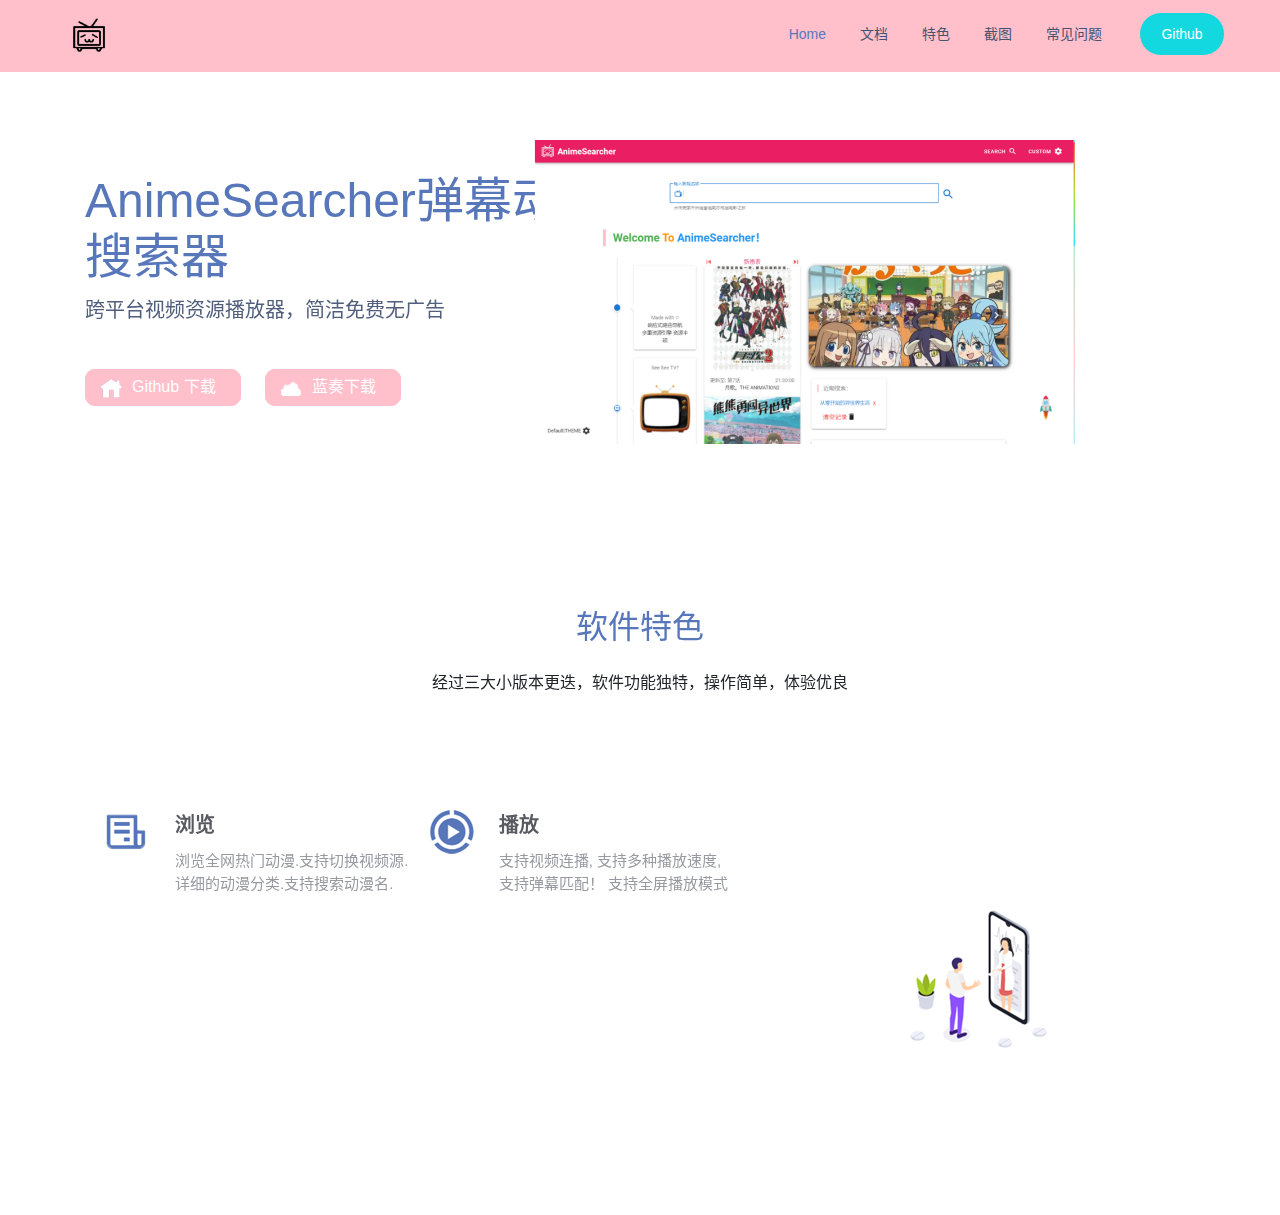
==== index.html @ bd9fc136 "Update index.html" ====
<!DOCTYPE html>
<html lang="zh-CN">

<head>
    <meta charset="UTF-8">
    <meta name="viewport" content="width=device-width, initial-scale=1.0">
    <title>Document</title>
    <link rel="stylesheet" href="index.css">
    <link rel="stylesheet" href="css/animate.css">
</head>

<body>
    <!-- 固定栏 -->
    <header id="header" class="fixed-top fadeIn animated">
        <div class="container d-flex">
            <!-- 左上角logo -->
            <div class="logo">
                <img src="image/favicon.png" alt="">
            </div>
            <!-- 右上角菜单了 -->
            <div class="menu1">
                <ul>
                    <li><a href="#" class="Github">Github</a></li>
                    <li><a href="#">常见问题</a></li>
                    <li><a href="#">截图</a></li>
                    <li><a href="#">特色</a></li>
                    <li><a href="#">文档</a></li>
                    <li><a href="#" style="color: #5777ba">Home</a></li>

                </ul>
            </div>

        </div>
    </header>
    <!-- 第一个大盒子:box1 -->
    <div class="box1">
        <div class="box3">
            <div class="box4">
                <div class="box5 fadeInUp animated">
                    <h1 id="box5h1" data-scroll-reveal="bottom">AnimeSearcher弹幕动漫搜索器</h1>
                    <h2 id="box5h2" data-scroll-reveal="bottom">跨平台视频资源播放器，简洁免费无广告</h2>
                    <a href="https://github.com/zaxtyson/AnimeSearcher/" target="_blank" class="githubXiazai">Github
                        下载</a>
                    <a href="https://zaxtyson.lanzous.com/b0f1ukafc" target="_blank" style="margin-left: 20px;"
                        class="LanzouXiazai">蓝奏下载</a>
                </div>
                <div class="box6 fadeInUp animated">
                    <img src="image/index.png" alt="index.png">
                </div>

            </div>
        </div>

    </div>
    <!-- 第二个大盒子：box-2,注：box2在box1内 -->
    <div class="box-2 fadeIn animated">
        <div class="box-2-1">
            <div class="box-2-2" data-scroll-reveal="bottom">
                <h2 data-scroll-reveal="bottom">软件特色</h2>
                <p>经过三大小版本更迭，软件功能独特，操作简单，体验优良</p>
            </div>
            <div class="box-2-3">
                <div class="box-2-4">
                    <div class="box-2-6">
                        <div class="box-2-7">
                            <div id="liu" data-scroll-reveal="bottom">
                                <h4>浏览</h4>
                                <p>浏览全网热门动漫.支持切换视频源.详细的动漫分类.支持搜索动漫名.</p>
                            </div>
                            <div id="bo" data-scroll-reveal="bottom">
                                <h4>播放</h4>
                                <p>支持视频连播, 支持多种播放速度, 支持弹幕匹配！ 支持全屏播放模式</p>
                            </div>
                        </div>
                        <div class="box-2-8">
                            <div id="T" data-scroll-reveal="bottom">
                                <h4>TVlive</h4>
                                <p>在线观看电视频道, 一键播放. 不一样的体验.</p>
                            </div>
                            <div id="fen" data-scroll-reveal="bottom">
                                <h4>分享</h4>
                                <p>赞不支持</p>
                            </div>
                        </div>
                        <div class="box-2-9">
                            <div id="xia" data-scroll-reveal="bottom">
                                <h4>下载</h4>
                                <p>在线观看，无需下载</p>
                            </div>
                            <div id="qi" data-scroll-reveal="bottom">
                                <h4>其他</h4>
                                <p>主题切换, 沉浸模式, 检查更新</p>
                            </div>
                        </div>

                    </div>
                </div>
                <div class="box-2-5" data-scroll-reveal="bottom"></div>
            </div>
        </div>
    </div>

    <script src="js/scrollReveal.js"></script>
    <script>
        (function () {
            window.scrollReveal = new scrollReveal({ reset: true, move: '50px' });
        })();
    </script>
</body>

</html>
---- index.css ----
* {
    padding: 0;
    margin: 0;
}
body {
    font-family: "Open Sans",sans-serif;
    color: #585a61;
    overflow: scroll;
    margin: 0;
    font-family: -apple-system,BlinkMacSystemFont,"Segoe UI",Roboto,"Helvetica Neue",Arial,"Noto Sans",sans-serif,"Apple Color Emoji","Segoe UI Emoji","Segoe UI Symbol","Noto Color Emoji";
    font-size: 1rem;
    font-weight: 400;
    line-height: 1.5;
    color: #212529;
    text-align: left;
    background-color: #fff;
}
#header {
    width: 100%;
    height: 42px;
    z-index: 1;
    transition: all 0.5s;
    z-index: 997;
    background-color: pink;
    padding: 15px 0;

}
.container {
    max-width: 1140px;
    height: 42px;
    padding: 0 15px;
    margin: 0 auto;
   position: relative;
    
}
.fixed-top {
    position: fixed;
    top: 0;
    right: 0;
    left: 0;
    z-index: 1030;
}
.d-flex {

    display: flex!important;
}
.logo {
    float: left;
    width: 37.79px;
    height: 100%;
}
.logo img {
    width: 37.79px;
}
.menu1 {
    position: absolute;
    right: 0px;
    top: opx;
    bottom: 0px;
    width: 454px;
    height: 100%;
}
.menu1 ul {
    height: 100%;
}
.menu1 li {
    list-style: none;
    float: right;
    height: 100%;
}
.menu1 li a {
    text-decoration: none;
    display: block;
    height: 100%;
    padding: 0 17px;
    margin-top: 9px;
    font-size: 14px;
    color: #47536e;
    
}
.menu1 li .Github {
    border: 1px solid pink;
    margin-top: -3px;
    line-height: 42px;
    background-color:#13d8df;
    border-radius: 25px;
    color: rgb(255, 255, 255);
    width: 50px;
    margin-left: 20px;
    text-align: center;

}
.menu1 li a:hover {
    color: #5777ba;
}
.box1 {
    height: 303px;
    width: 100%;
    padding-top: 140px;
    padding-bottom: 100px;
    display: flex;


}

.box3 {
    width: 1140px;
    height: 303px;
    margin: 0 auto;
}
.box4 {
    height: 100%;
    width: 540px;
    padding: 0 15px;
    overflow: hidden;

}
.box5 {
    width: 540px;
    height: 236.4px;
    margin: 0 auto;
    padding-top: 33.3px;
    float: left;
    display: inline-block;


}
#box5h1 {
    margin: 0 0 10px 0;
    font-size: 48px;
    font-weight: 500;
    line-height: 56px;
    color: #5777ba;
    font-family: "Poppins", sans-serif;
}
#box5h2 {
    color: #515f7d;
    margin-bottom: 50px;
    font-size: 20px;
    font-weight: 400;
}
.box5 a {
    text-decoration: none;
    height: 22.4px;
    padding-top: 8px;
    padding-bottom: 10px;
    padding-left: 46px;
    padding-right: 24px;
    border: pink 1px solid;
    border-radius: 10px;
    color: #FFF;
    text-align: center;
    transition: all 1s;
    background-color: pink;
    cursor: pointer;


}
.box5 a:hover {
   background-color: #13d8df;
}
.box5 .githubXiazai {
    background-image: url(image/小屋.png);
    background-repeat: no-repeat;
    background-position: 12px 3px;
}
.box5 .LanzouXiazai {
    background-image: url(image/云.png);
    background-repeat: no-repeat;
    background-position: 12px 6px;
}
.box6 {
    width: 540px;
    height: 303px;
    padding-left: 15px;
    padding-right: 15px;
    position: absolute;
    right: 189.6px;
}
.box6 img{
    width: 540px;
}
.box-2 {
    width: 100%;
    height: 524px;
    padding: 60px 0;
    display: flex;
    justify-content: center;
    flex-wrap: wrap;
}
.box-2-1 {
    margin: 0 195.5px;
    padding: 0 15px;
    width: 1110px;
    height: 524px;

}
.box-2-2 {
    width: 1110px;
    height: 82.4px;
    padding-bottom: 30px;
}
.box-2-2 h2 {
    font-size: 32px;
    font-weight: 400;
    margin-bottom: 20px;
    padding-bottom: 0;
    color: #5777ba;
    font-family: "Poppins", sans-serif;
    text-align: center;
}
.box-2-2 p {
    text-align: center;
}
.box-2-3 {
    width: 1110px;
    height: 412px;
    display: flex;
    justify-content: space-between;
}
.box-2-4 {
    float: left;
    width: 647.5px;
    height: 100%;
}
.box-2-5 {
    height: 100%;
    width: 462.5px;
    float: left;
    background-image: url(image/信.png);
    background-position: 0px 100px;
}
.box-2-6 {
    width: 100%;
    height: 323.75px;
    padding: 30px 0px;
    display: flex;
    flex-wrap: wrap;


}
.box-2-6 div {
    width: 300px;
    height: 99.8px;
    padding: 0 15px;
    margin-top: 30px;

}
.box-2-7 {
    display: flex;
    height: 100px;
    width: 647.5px!important;
}
.box-2-8 {
    display: flex;
    height: 100px;
    width: 647.5px!important;
}
.box-2-9 {
    display: flex;
    height: 100px;
    width: 647.5px!important;
}
.box-2-6 h4{
    font-size: 20px;
    font-weight: 700;
    margin: 5px 0 10px 60px;
    color: #585a61;
}
.box-2-6 p{
    font-size: 15px;
    color: #979aa1;
    margin-left: 60px;
}
#liu {
    background-image: url(image/浏览.png);
    background-repeat: no-repeat;
    background-position: 0 4px;
}
#bo {
    background-image: url(image/播放.png);
    background-repeat: no-repeat;
    background-position: -3px -8px;
}
#T {
    background-image: url(image/TVlive.png);
    background-repeat: no-repeat;
    background-position: 0px -8px;
}
#fen {
    background-image: url(image/分享.png);
    background-repeat: no-repeat;
    background-position: -5px -8px;
}
#xia {
    background-image: url(image/下载.png);
    background-repeat: no-repeat;
    background-position: 0px -5px;
}
#qi {
    background-image: url(image/其他.png);
    background-repeat: no-repeat;
    background-position: 0px -5px;
}
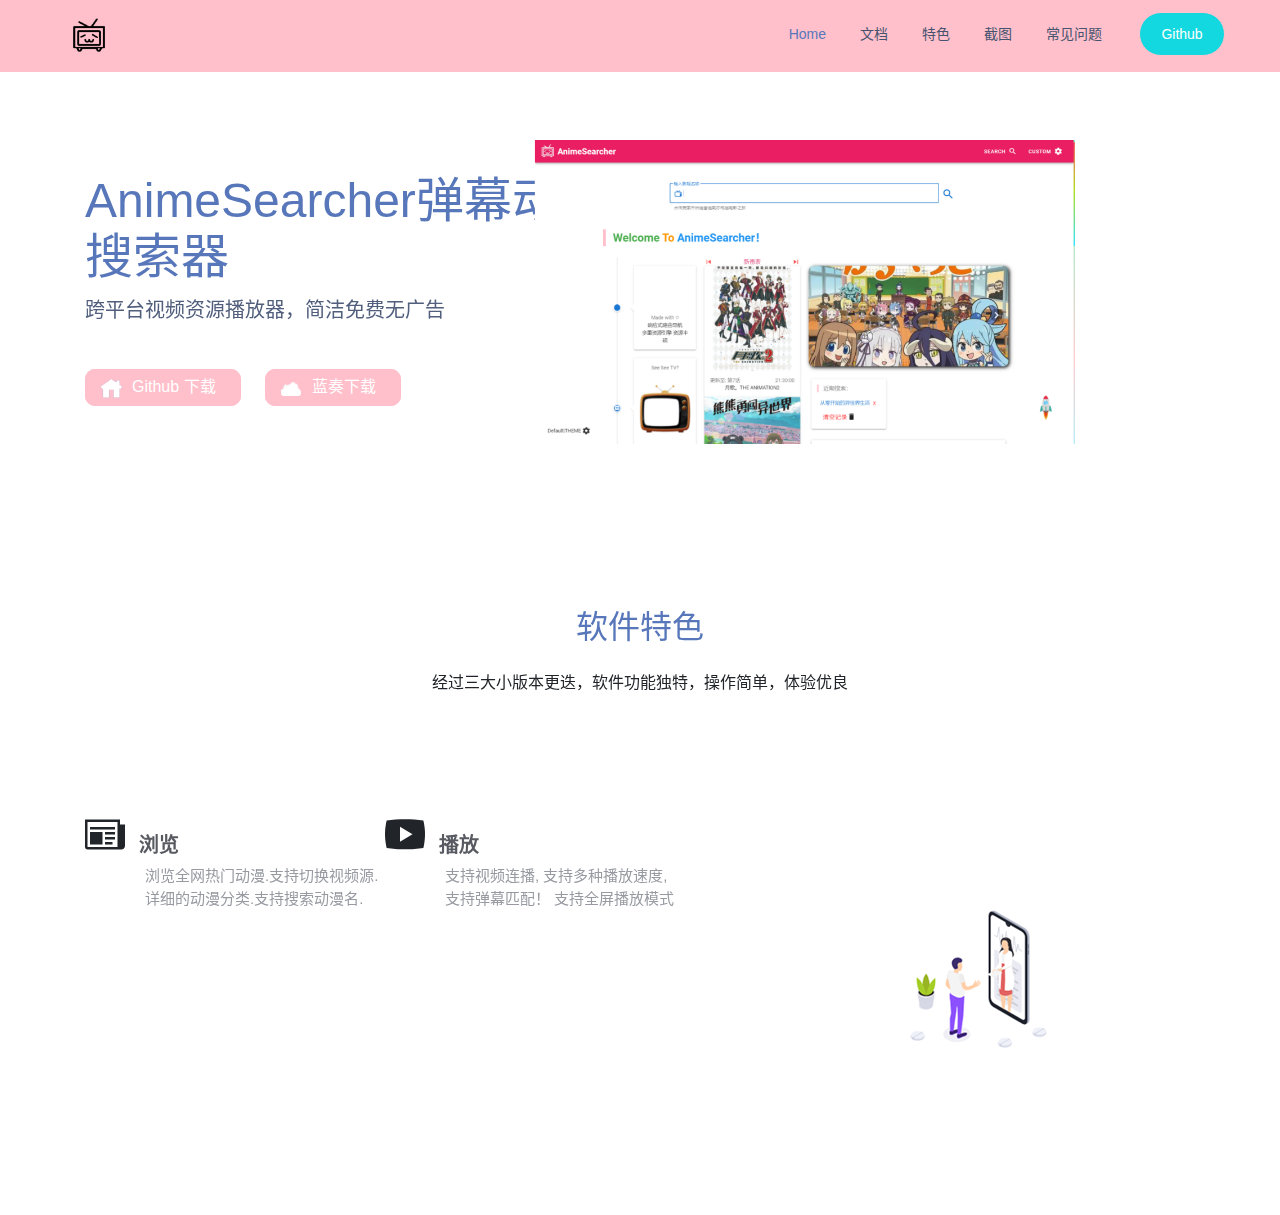
==== commit 474f2a09: "Update index.html" ====
--- a/index.html
+++ b/index.html
@@ -7,6 +7,19 @@
     <title>Document</title>
     <link rel="stylesheet" href="index.css">
     <link rel="stylesheet" href="css/animate.css">
+    <style>
+        @font-face {
+            font-family: 'icomoon';
+            src: url('fonts/icomoon.eot?n0lfb1');
+            src: url('fonts/icomoon.eot?n0lfb1#iefix') format('embedded-opentype'),
+                url('fonts/icomoon.ttf?n0lfb1') format('truetype'),
+                url('fonts/icomoon.woff?n0lfb1') format('woff'),
+                url('fonts/icomoon.svg?n0lfb1#icomoon') format('svg');
+            font-weight: normal;
+            font-style: normal;
+            font-display: block;
+        }
+    </style>
 </head>
 
 <body>
@@ -63,32 +76,51 @@
                 <div class="box-2-4">
                     <div class="box-2-6">
                         <div class="box-2-7">
-                            <div id="liu" data-scroll-reveal="bottom">
-                                <h4>浏览</h4>
+                            <div data-scroll-reveal="bottom">
+
+                                <span id="liu"></span>
+                                <span class="biao">
+                                    浏览
+                                </span>
                                 <p>浏览全网热门动漫.支持切换视频源.详细的动漫分类.支持搜索动漫名.</p>
                             </div>
                             <div id="bo" data-scroll-reveal="bottom">
-                                <h4>播放</h4>
+                                <span id="liu"></span>
+                                <span class="biao">
+                                    播放
+                                </span>
                                 <p>支持视频连播, 支持多种播放速度, 支持弹幕匹配！ 支持全屏播放模式</p>
                             </div>
                         </div>
                         <div class="box-2-8">
-                            <div id="T" data-scroll-reveal="bottom">
-                                <h4>TVlive</h4>
+                            <div data-scroll-reveal="bottom">
+                                <span id="liu"></span>
+                                <span class="biao">
+                                    TVlive
+                                </span>
                                 <p>在线观看电视频道, 一键播放. 不一样的体验.</p>
                             </div>
-                            <div id="fen" data-scroll-reveal="bottom">
-                                <h4>分享</h4>
-                                <p>赞不支持</p>
+                            <div data-scroll-reveal="bottom">
+                                <span id="liu"></span>
+                                <span class="biao">
+                                    分享
+                                </span>
+                                <p>暂不支持</p>
                             </div>
                         </div>
                         <div class="box-2-9">
-                            <div id="xia" data-scroll-reveal="bottom">
-                                <h4>下载</h4>
+                            <div data-scroll-reveal="bottom">
+                                <span id="liu"></span>
+                                <span class="biao">
+                                    下载
+                                </span>
                                 <p>在线观看，无需下载</p>
                             </div>
-                            <div id="qi" data-scroll-reveal="bottom">
-                                <h4>其他</h4>
+                            <div data-scroll-reveal="bottom">
+                                <span id="liu"></span>
+                                <span class="biao">
+                                    其他
+                                </span>
                                 <p>主题切换, 沉浸模式, 检查更新</p>
                             </div>
                         </div>
@@ -100,6 +132,7 @@
         </div>
     </div>
 
+
     <script src="js/scrollReveal.js"></script>
     <script>
         (function () {
--- a/index.css
+++ b/index.css
@@ -107,21 +107,23 @@
     width: 1140px;
     height: 303px;
     margin: 0 auto;
-}
+    display: flex;
+}
+
 .box4 {
     height: 100%;
-    width: 540px;
+    width: 1140px;
     padding: 0 15px;
     overflow: hidden;
-
+    display: flex;
+    justify-content: space-between;
 }
 .box5 {
     width: 540px;
     height: 236.4px;
-    margin: 0 auto;
+
     padding-top: 33.3px;
-    float: left;
-    display: inline-block;
+
 
 
 }
@@ -242,8 +244,9 @@
 .box-2-6 div {
     width: 300px;
     height: 99.8px;
-    padding: 0 15px;
+    margin-left: 0px!important;
     margin-top: 30px;
+
 
 }
 .box-2-7 {
@@ -261,18 +264,18 @@
     height: 100px;
     width: 647.5px!important;
 }
-.box-2-6 h4{
+.box-2-6 .biao{
     font-size: 20px;
     font-weight: 700;
-    margin: 5px 0 10px 60px;
     color: #585a61;
+    margin-left: 10px;
 }
 .box-2-6 p{
     font-size: 15px;
     color: #979aa1;
     margin-left: 60px;
 }
-#liu {
+/* #liu {
     background-image: url(image/浏览.png);
     background-repeat: no-repeat;
     background-position: 0 4px;
@@ -301,25 +304,29 @@
     background-image: url(image/其他.png);
     background-repeat: no-repeat;
     background-position: 0px -5px;
-}
-
-
-
-
-
-
-
-
-
-
-
-
-
-
-
-
-
-
-
-
-
+} */
+#liu {
+    font-size: 40px;
+    font-family: 'icomoon';   
+}
+
+
+
+
+
+
+
+
+
+
+
+
+
+
+
+
+
+
+
+
+
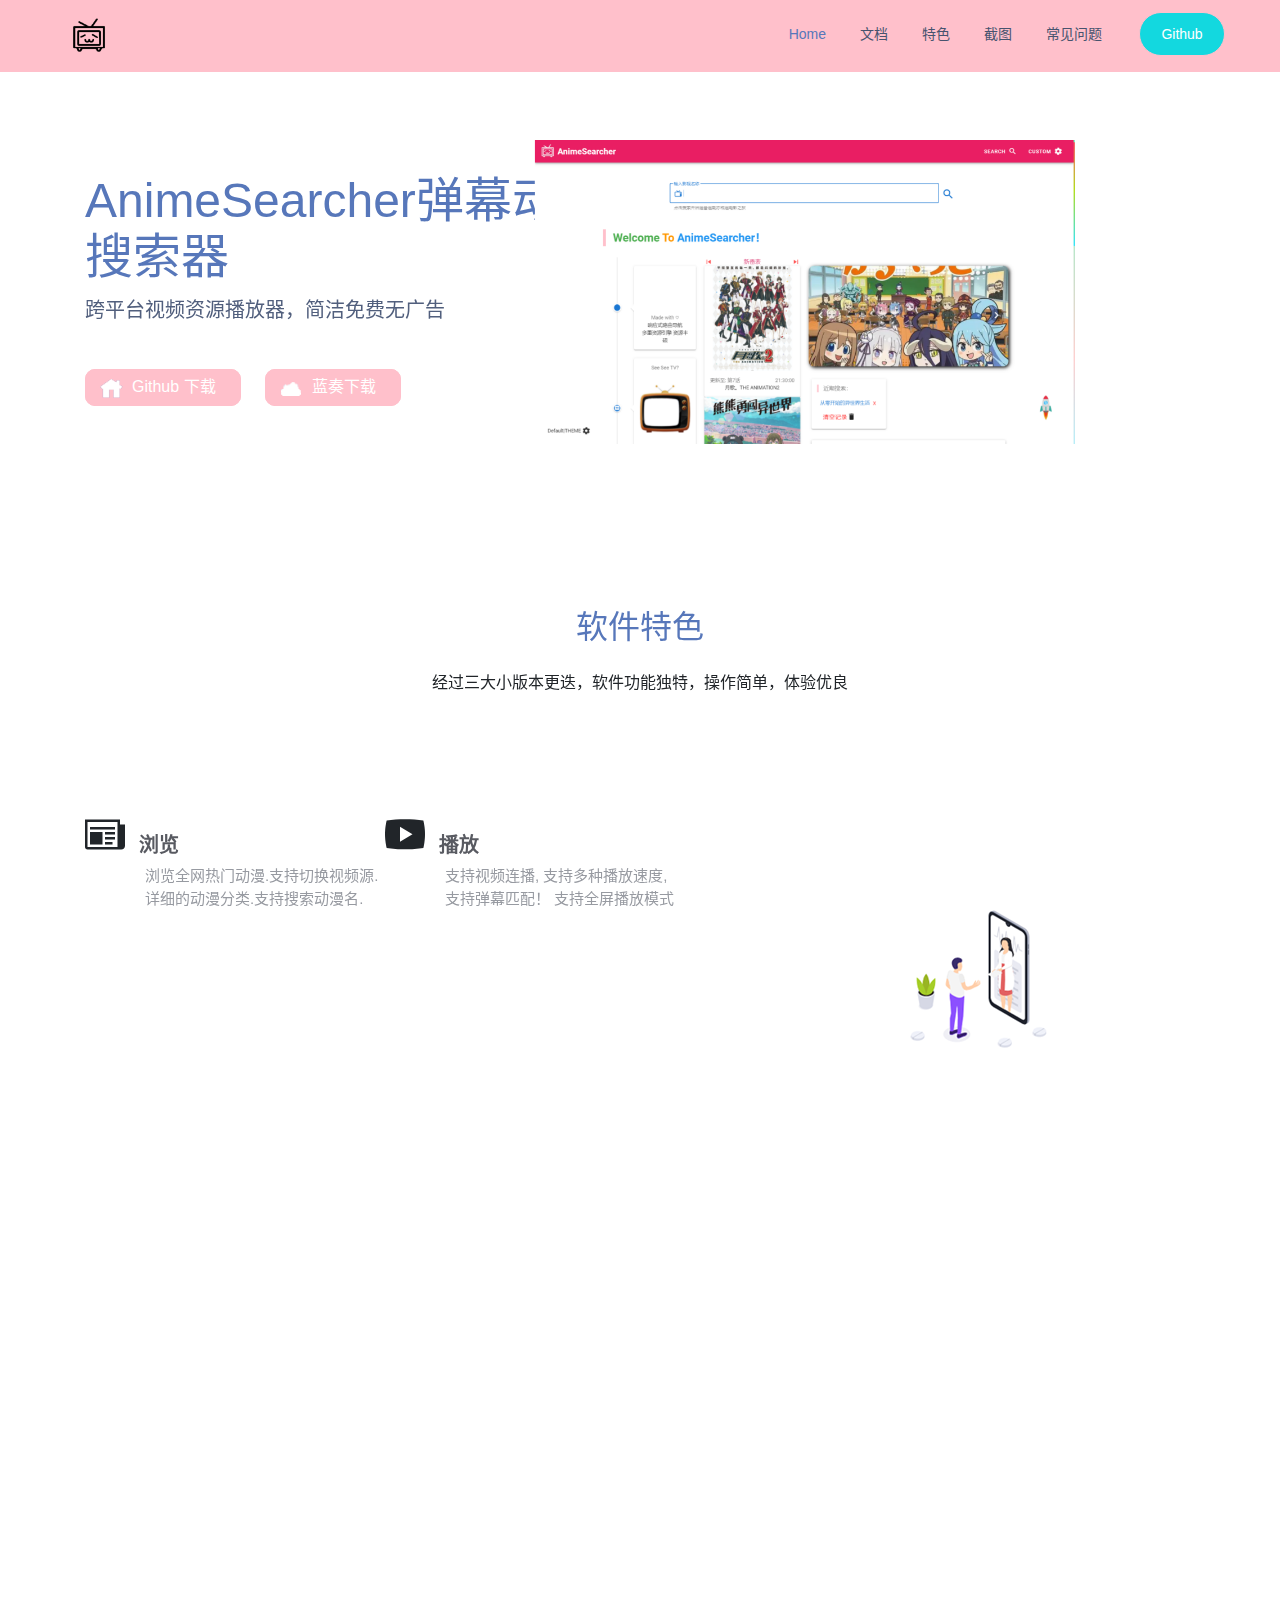
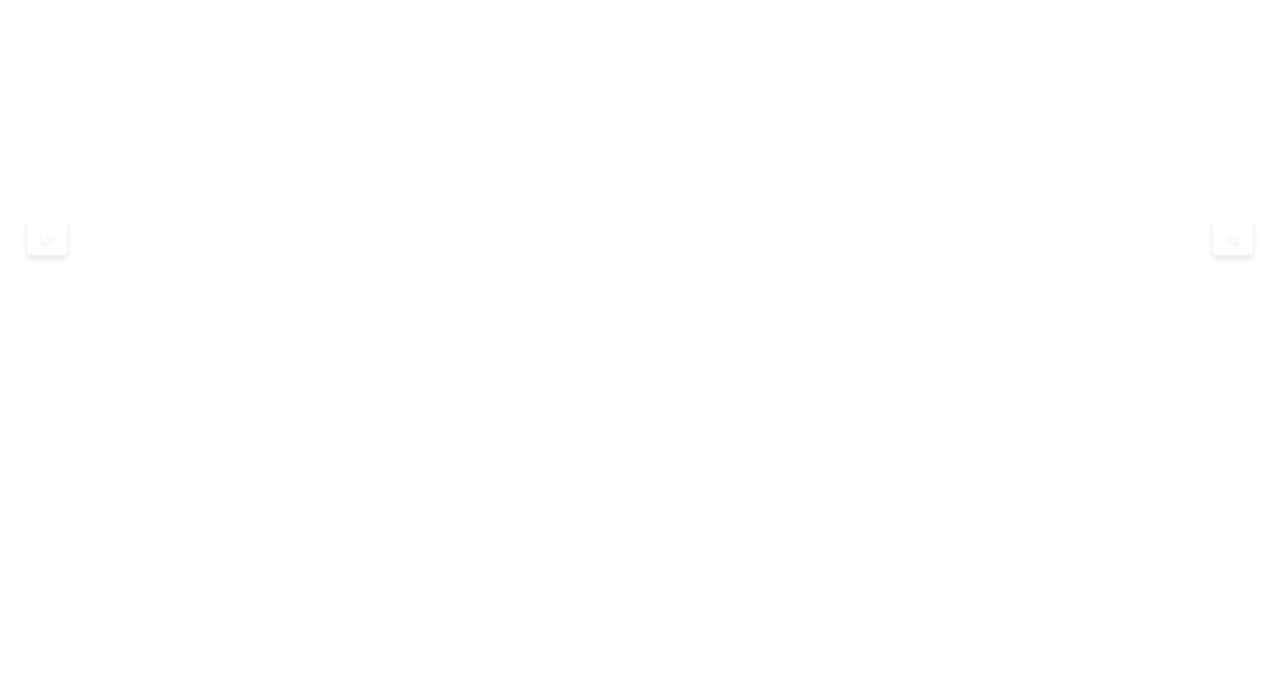
==== commit 523d718a: "Update index.html" ====
--- a/index.html
+++ b/index.html
@@ -7,6 +7,11 @@
     <title>Document</title>
     <link rel="stylesheet" href="index.css">
     <link rel="stylesheet" href="css/animate.css">
+    <script src="js/glide.min.js" charset="utf-8"></script>
+    <link rel="stylesheet" href="css/glide.core.min.css">
+    <link rel="stylesheet" href="css/glide.theme.min.css">
+    <link rel="stylesheet" href="https://cdnjs.cloudflare.com/ajax/libs/font-awesome/5.12.1/css/all.min.css">
+    <link rel="stylesheet" href="css/style.css">
     <style>
         @font-face {
             font-family: 'icomoon';
@@ -131,14 +136,75 @@
             </div>
         </div>
     </div>
-
-
+    <div class="Jietu" data-scroll-reveal="bottom">
+        <h2>预览</h2>
+        <p>点击箭头或拖动图片切换</p>
+    </div>
+    <!-- 轮播图 -->
+    <div class="images glide bo">
+        <div class="glide__track" data-glide-el="track">
+            <ul class="glide__slides">
+                <li class="glide__slide">
+                    <img src="image/1.png" alt="" data-scroll-reveal="bottom">
+                </li>
+
+                <li class="glide__slide">
+                    <img src="image/2.png" alt="" data-scroll-reveal="bottom">
+                </li>
+
+                <li class="glide__slide">
+                    <img src="image/3.png " alt="" data-scroll-reveal="bottom">
+                </li>
+
+                <li class="glide__slide">
+                    <img src="image/4.png" alt="" data-scroll-reveal="bottom">
+                </li>
+
+                <li class="glide__slide">
+                    <img src="image/5.png" alt="" data-scroll-reveal="bottom">
+                </li>
+
+                <li class="glide__slide">
+                    <img src="image/6.png" alt="" data-scroll-reveal="bottom">
+                </li>
+                <li class="glide__slide">
+                    <img src="image/7.png" alt="" data-scroll-reveal="bottom">
+                </li>
+
+            </ul>
+        </div>
+
+        <div class="glide__arrows" data-glide-el="controls">
+            <button class="glide__arrow glide__arrow--left" data-glide-dir="<"><i
+                    class="fas fa-arrow-left"></i></button>
+            <button class="glide__arrow glide__arrow--right" data-glide-dir=">"><i
+                    class="fas fa-arrow-right"></i></button>
+        </div>
+    </div>
+
+    <script>
+        new Glide(".images", {
+            type: 'carousel',
+            perView: 5,
+            focusAt: 'center',
+            gap: 40,
+            breakpoints: {
+                1200: {
+                    perView: 3
+                },
+                800: {
+                    perView: 2
+                }
+            }
+        }).mount();
+    </script>
     <script src="js/scrollReveal.js"></script>
     <script>
         (function () {
             window.scrollReveal = new scrollReveal({ reset: true, move: '50px' });
         })();
     </script>
+
 </body>
 
 </html>--- a/index.css
+++ b/index.css
@@ -309,24 +309,46 @@
     font-size: 40px;
     font-family: 'icomoon';   
 }
-
-
-
-
-
-
-
-
-
-
-
-
-
-
-
-
-
-
-
-
-
+.Jietu {
+    width: 1110px;
+    height: 112.4px;
+    margin: 0 auto;
+    padding-top: 100px;
+}
+.Jietu h2 {
+    font-size: 32px;
+    font-weight: 400;
+    margin-bottom: 20px;
+    padding-bottom: 0;
+    color: #5777ba;
+    font-family: "Poppins", sans-serif;
+    text-align: center;
+}
+.Jietu p {
+    font-family: "Open Sans", sans-serif;
+    color: #585a61;
+    text-align: center;
+
+}
+
+
+
+
+
+
+
+
+
+
+
+
+
+
+
+
+
+
+
+
+
+
--- a/css/style.css
+++ b/css/style.css
@@ -0,0 +1,29 @@
+.bo {
+  margin: 0;
+  padding: 0;
+  display: flex;
+  align-items: center;
+  justify-content: center;
+  min-height: 30vh;
+  background: rgb(255, 255, 255);
+}
+
+.glide__slide img{
+  width: 100%;
+}
+
+.glide__slide{
+  filter: blur(6px);
+  opacity: .7;
+  transition: .3s linear;
+}
+
+.glide__slide--active{
+  opacity: 1;
+  filter: none;
+  transform: scale(1.1);
+}
+
+.glide__slides{
+  overflow: visible;
+}
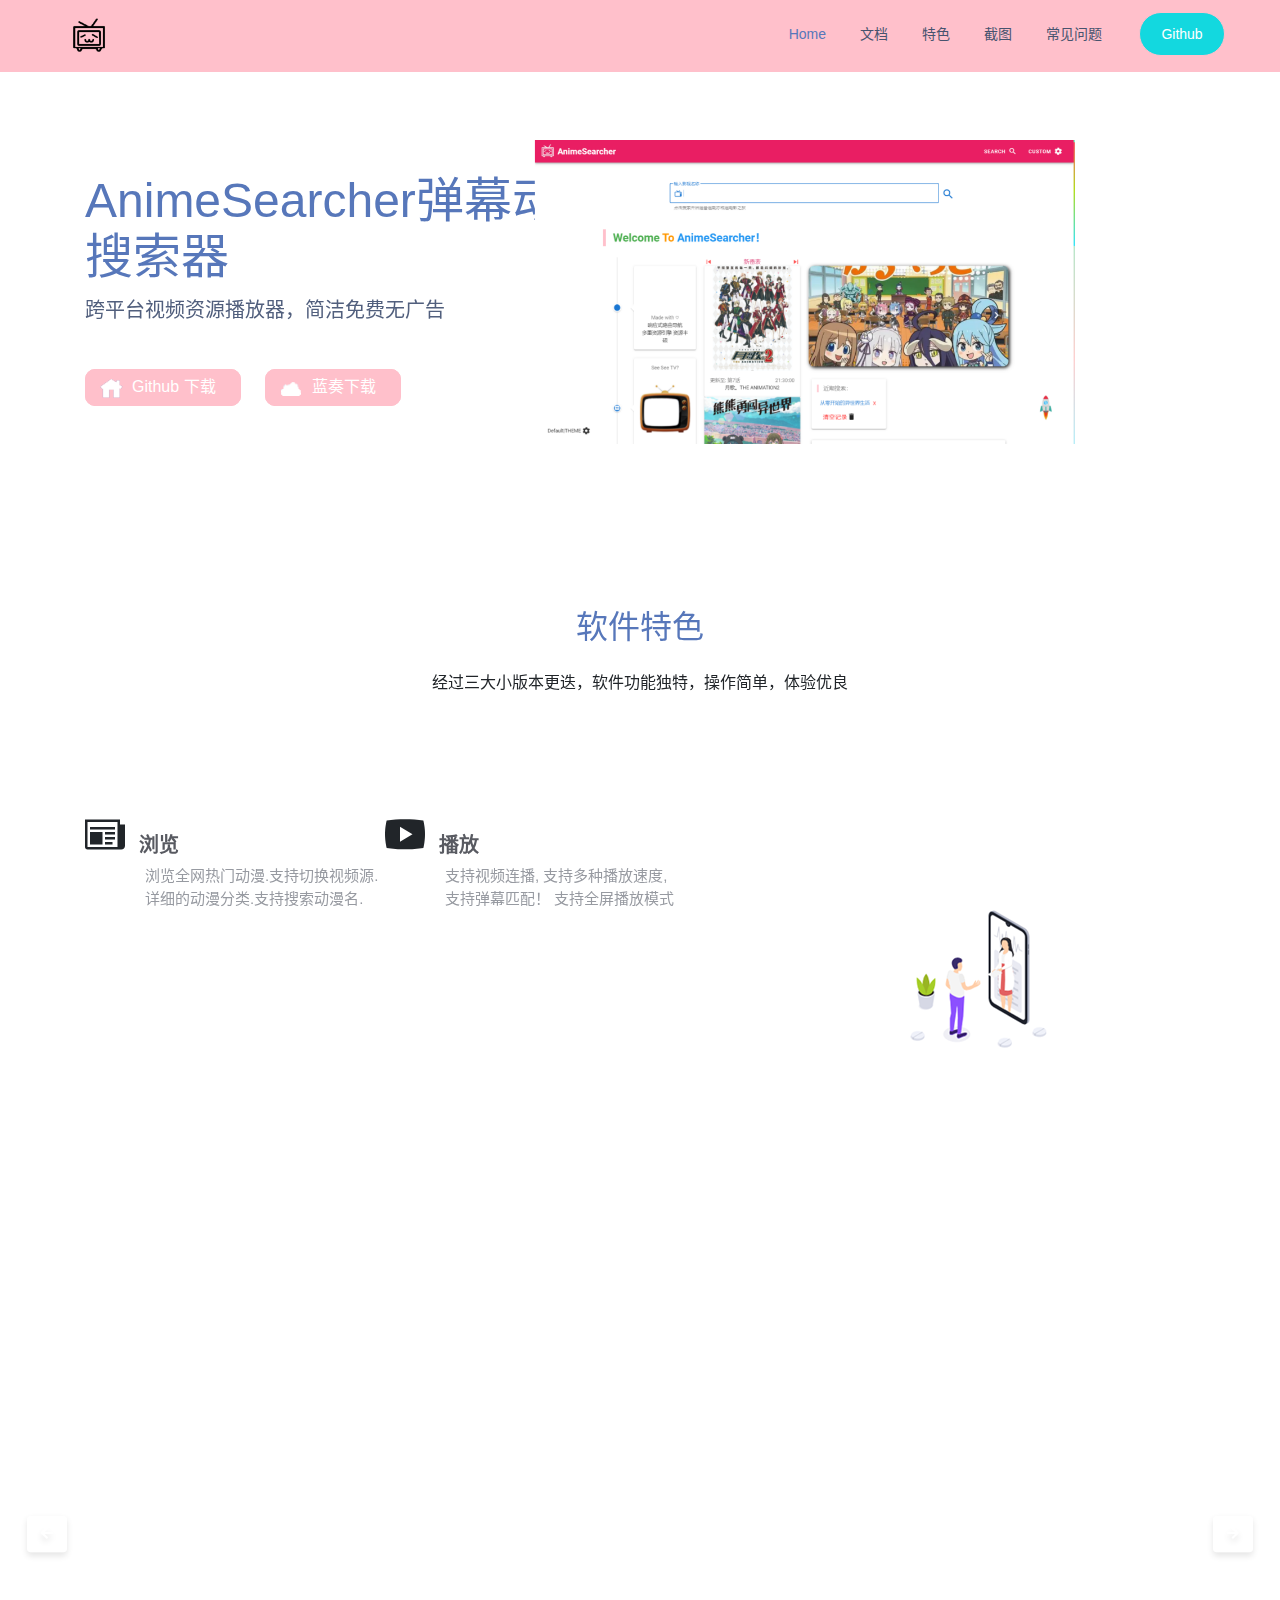
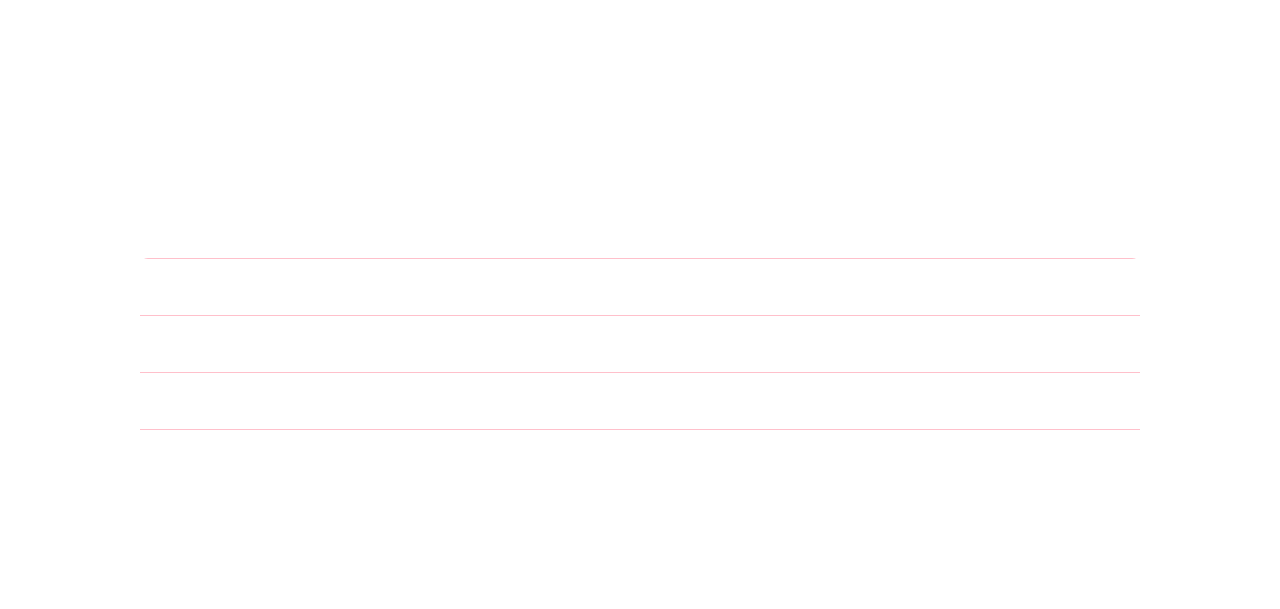
==== commit 8f824b62: "Update index.html" ====
--- a/index.html
+++ b/index.html
@@ -11,7 +11,9 @@
     <link rel="stylesheet" href="css/glide.core.min.css">
     <link rel="stylesheet" href="css/glide.theme.min.css">
     <link rel="stylesheet" href="https://cdnjs.cloudflare.com/ajax/libs/font-awesome/5.12.1/css/all.min.css">
-    <link rel="stylesheet" href="css/style.css">
+    <link rel="stylesheet" href="css/style1.css">
+    <link rel="stylesheet" href="css/style2.css">
+
     <style>
         @font-face {
             font-family: 'icomoon';
@@ -181,6 +183,51 @@
                     class="fas fa-arrow-right"></i></button>
         </div>
     </div>
+    <!-- 菜单栏 -->
+    <div class="problemfarther">
+        <div class="problem">
+            <div class="Wenti">
+                <h2 data-scroll-reveal="bottom">主菜单栏</h2>
+            </div>
+            <div class="middle">
+                <div class="menu">
+                    <li class="item" id='profile'>
+                        <a href="#profile" class="btn" data-scroll-reveal="bottom"><i class="far fa-user"></i>个人</a>
+                        <div class="smenu">
+                            <a href="#">头像</a>
+                            <a href="#">个人信息</a>
+                        </div>
+                    </li>
+
+                    <li class="item" id="messages">
+                        <a href="#messages" class="btn" data-scroll-reveal="bottom"><i
+                                class="far fa-envelope"></i>消息</a>
+                        <div class="smenu">
+                            <a href="#">新消息</a>
+                            <a href="#">草稿箱</a>
+                            <a href="#">邮件</a>
+                        </div>
+                    </li>
+
+                    <li class="item" id="settings">
+                        <a href="#settings" class="btn" data-scroll-reveal="bottom"><i class="fas fa-cog"></i>设置</a>
+                        <div class="smenu">
+                            <a href="#">密码</a>
+                            <a href="#">语言</a>
+                        </div>
+                    </li>
+
+                    <li class="item">
+                        <a class="btn" href="#" data-scroll-reveal="bottom"><i class="fas fa-sign-out-alt"></i>注销</a>
+                    </li>
+                </div>
+            </div>
+        </div>
+    </div>
+
+
+
+
 
     <script>
         new Glide(".images", {
@@ -204,7 +251,6 @@
             window.scrollReveal = new scrollReveal({ reset: true, move: '50px' });
         })();
     </script>
-
 </body>
 
 </html>--- a/index.css
+++ b/index.css
@@ -1,6 +1,7 @@
 * {
     padding: 0;
     margin: 0;
+    text-decoration: none;
 }
 body {
     font-family: "Open Sans",sans-serif;
@@ -330,25 +331,52 @@
     text-align: center;
 
 }
-
-
-
-
-
-
-
-
-
-
-
-
-
-
-
-
-
-
-
-
-
-
+.problem {
+    width: 100%;
+    height: 440px;
+    padding-left: 60px;
+    padding-right: 60px;
+    margin-top: 100px;
+
+}
+.Wenti {
+    width: 1110px;
+    height: 58.4px;
+    padding-bottom: 30px;
+    margin: 0 auto;
+}
+.Wenti h2 {
+    font-size: 32px;
+    font-weight: 400;
+    margin-bottom: 20px;
+    padding-bottom: 0;
+    color: #5777ba;
+    font-family: "Poppins", sans-serif;
+    text-align: center;
+}
+.problemfarther {
+    display: flex;
+    justify-content: center;
+}
+
+
+
+
+
+
+
+
+
+
+
+
+
+
+
+
+
+
+
+
+
+
--- a/css/style1.css
+++ b/css/style1.css
@@ -0,0 +1,29 @@
+.bo {
+  margin: 0;
+  padding: 0;
+  display: flex;
+  align-items: center;
+  justify-content: center;
+  min-height: 30vh;
+  background: rgb(255, 255, 255);
+}
+
+.glide__slide img{
+  width: 100%;
+}
+
+.glide__slide{
+  filter: blur(6px);
+  opacity: .7;
+  transition: .3s linear;
+}
+
+.glide__slide--active{
+  opacity: 1;
+  filter: none;
+  transform: scale(1.1);
+}
+
+.glide__slides{
+  overflow: visible;
+}
--- a/css/style2.css
+++ b/css/style2.css
@@ -0,0 +1,66 @@
+.middle{
+  display: flex;
+  justify-content: center;
+  list-style: none;
+
+}
+.menu{
+  width: 1000px;
+  border-radius: 8px;
+  overflow: hidden;
+}
+.item{
+  border-top: 1px solid pink;
+  overflow: hidden;
+}
+.btn{
+  display: block;
+  padding: 16px 20px;
+  background: pink;
+  color: white;
+  position: relative;
+}
+.btn:before{
+  content: "";
+  position: absolute;
+  width: 14px;
+  height: 14px;
+  background:pink;
+  left: 20px;
+  bottom: -7px;
+  transform: rotate(45deg);
+}
+.btn i{
+  margin-right: 10px;
+}
+.smenu{
+  background: #13D8DF;
+  overflow: hidden;
+  transition: max-height 0.3s;
+  max-height: 0;
+}
+.smenu a{
+  display: block;
+  padding: 16px 26px;
+  color: white;
+  font-size: 14px;
+  margin: 4px 0;
+  position: relative;
+}
+.smenu a:before{
+  content: "";
+  position: absolute;
+  width: 6px;
+  height: 100%;
+  background:pink;
+  left: 0;
+  top: 0;
+  transition: 0.3s;
+  opacity: 0;
+}
+.smenu a:hover:before{
+  opacity: 1;
+}
+.item:target .smenu{
+  max-height: 10em;
+}
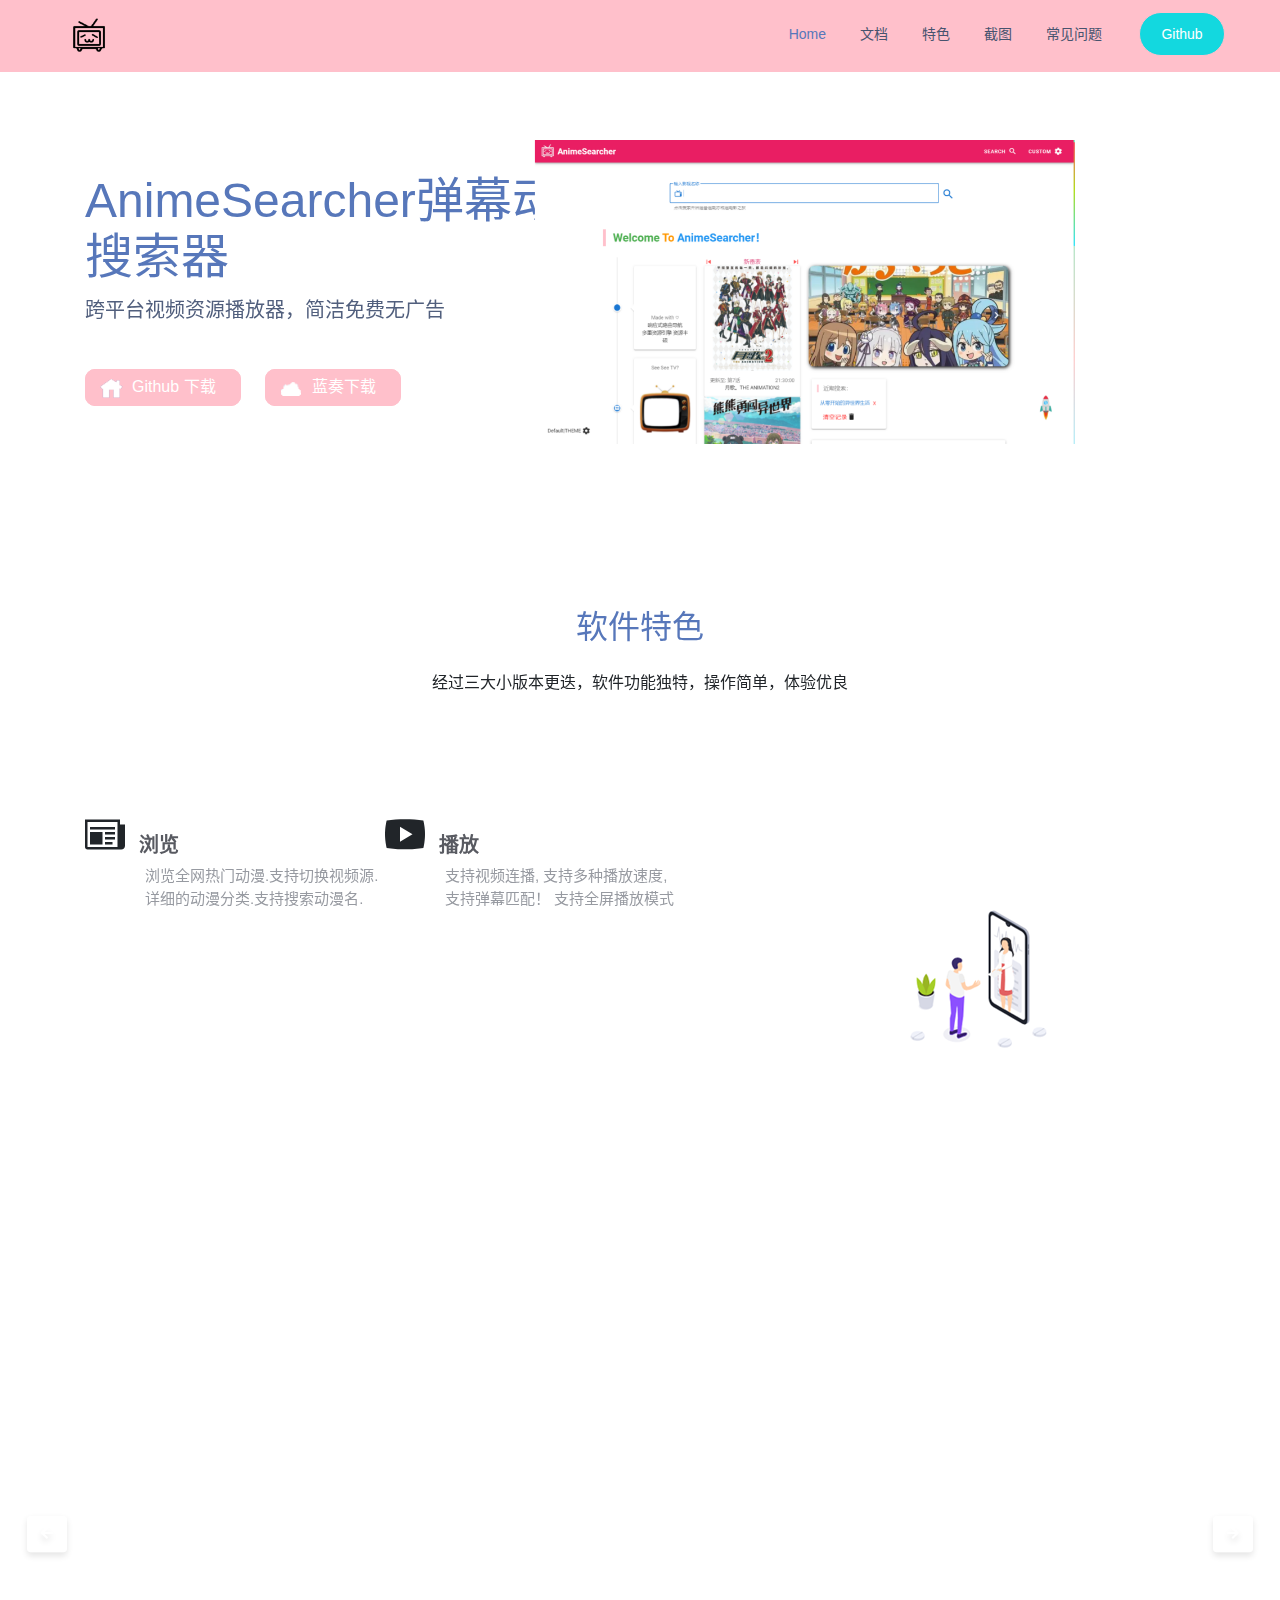
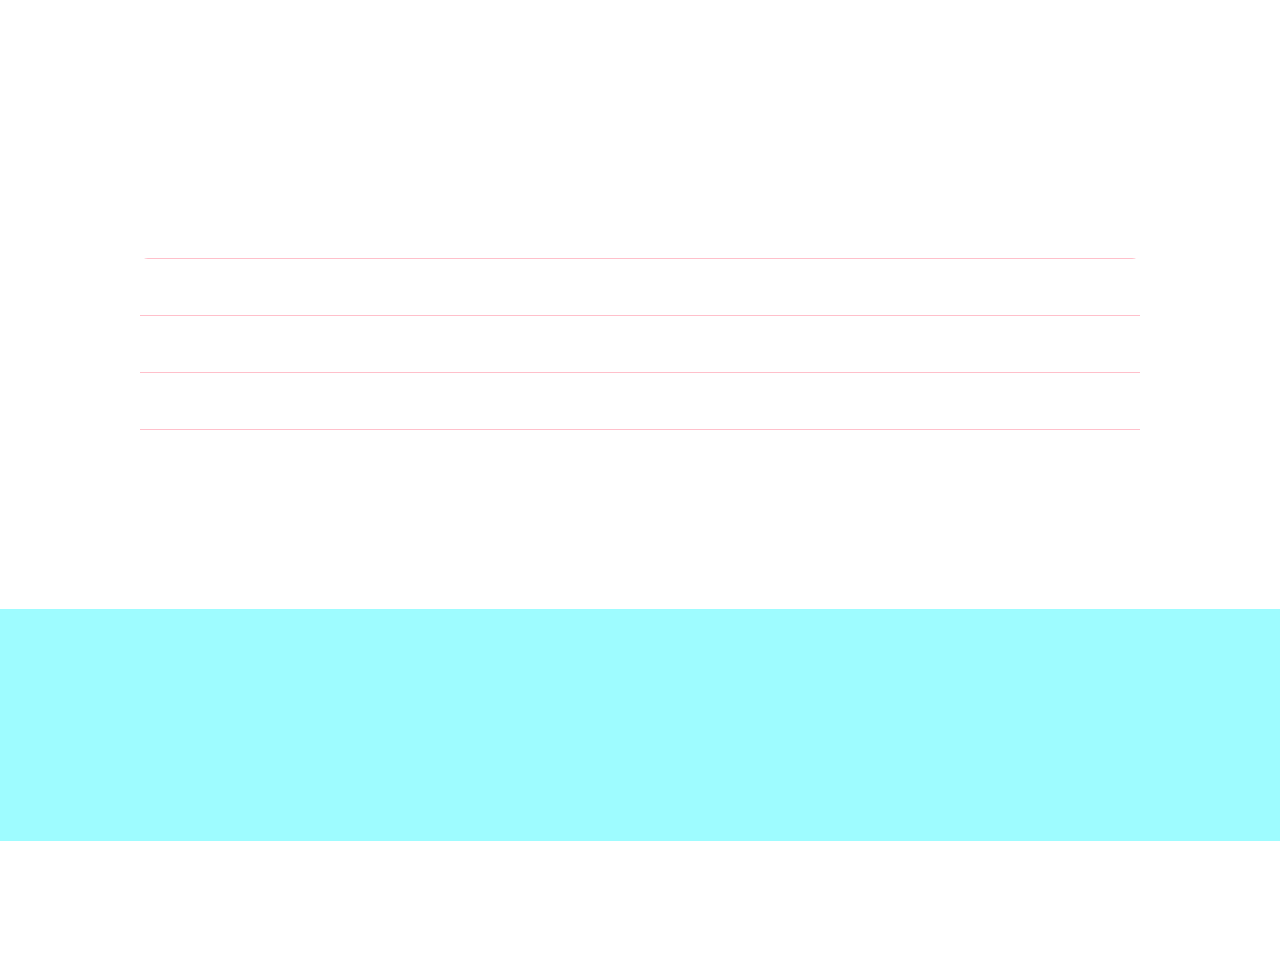
==== commit 9a6a1038: "Update index.html" ====
--- a/index.html
+++ b/index.html
@@ -53,25 +53,28 @@
         </div>
     </header>
     <!-- 第一个大盒子:box1 -->
-    <div class="box1">
-        <div class="box3">
-            <div class="box4">
-                <div class="box5 fadeInUp animated">
-                    <h1 id="box5h1" data-scroll-reveal="bottom">AnimeSearcher弹幕动漫搜索器</h1>
-                    <h2 id="box5h2" data-scroll-reveal="bottom">跨平台视频资源播放器，简洁免费无广告</h2>
-                    <a href="https://github.com/zaxtyson/AnimeSearcher/" target="_blank" class="githubXiazai">Github
-                        下载</a>
-                    <a href="https://zaxtyson.lanzous.com/b0f1ukafc" target="_blank" style="margin-left: 20px;"
-                        class="LanzouXiazai">蓝奏下载</a>
+    <div class="box1farther">
+        <div class="box1">
+            <div class="box3">
+                <div class="box4">
+                    <div class="box5 fadeInUp animated">
+                        <h1 id="box5h1" data-scroll-reveal="bottom">AnimeSearcher弹幕动漫搜索器</h1>
+                        <h2 id="box5h2" data-scroll-reveal="bottom">跨平台视频资源播放器，简洁免费无广告</h2>
+                        <a href="https://github.com/zaxtyson/AnimeSearcher/" target="_blank" class="githubXiazai">Github
+                            下载</a>
+                        <a href="https://zaxtyson.lanzous.com/b0f1ukafc" target="_blank" style="margin-left: 20px;"
+                            class="LanzouXiazai">蓝奏下载</a>
+                    </div>
+                    <div class="box6 fadeInUp animated">
+                        <img src="image/index.png" alt="index.png">
+                    </div>
+
                 </div>
-                <div class="box6 fadeInUp animated">
-                    <img src="image/index.png" alt="index.png">
-                </div>
-
-            </div>
-        </div>
-
-    </div>
+            </div>
+
+        </div>
+    </div>
+
     <!-- 第二个大盒子：box-2,注：box2在box1内 -->
     <div class="box-2 fadeIn animated">
         <div class="box-2-1">
@@ -221,6 +224,44 @@
                         <a class="btn" href="#" data-scroll-reveal="bottom"><i class="fas fa-sign-out-alt"></i>注销</a>
                     </li>
                 </div>
+            </div>
+        </div>
+    </div>
+    <!-- 作者 -->
+    <div class="bottom">
+        <div class="bottom-1">
+            <div class="bottom-2">
+                <ul>
+                    <li>
+                        <h3 data-scroll-reveal="bottom">AnimeSearcher</h3>
+                        <p>
+                            <strong data-scroll-reveal="bottom">
+                                作者：Jhy
+                            </strong><br>
+                            <strong data-scroll-reveal="bottom">
+                                Email:1572391025@qq.com
+                            </strong>
+                        </p>
+                    </li>
+                    <li>
+                        <h4 data-scroll-reveal="bottom">友情链接</h4>
+                        <p>
+                            <strong data-scroll-reveal="bottom">Home</strong><br>
+                            <strong data-scroll-reveal="bottom">AnimeSearcher——你值得拥有</strong><br>
+                            <strong data-scroll-reveal="bottom">
+                                开发框架开源Anime-API</strong>
+                        </p>
+
+                    </li>
+                    <li>
+                        <h4 data-scroll-reveal="bottom">赞助</h4>
+                        <p> <strong data-scroll-reveal="bottom">反馈</strong><br>
+                            <strong data-scroll-reveal="bottom">版本</strong>
+                        </p>
+
+
+                    </li>
+                </ul>
             </div>
         </div>
     </div>
--- a/index.css
+++ b/index.css
@@ -100,6 +100,7 @@
     padding-top: 140px;
     padding-bottom: 100px;
     display: flex;
+    justify-content: center;
 
 
 }
@@ -358,25 +359,80 @@
     display: flex;
     justify-content: center;
 }
-
-
-
-
-
-
-
-
-
-
-
-
-
-
-
-
-
-
-
-
-
-
+.bottom {
+    width: 100%;
+    height: 325px;
+    padding-bottom: 30px;
+}
+.bottom-1 {
+    padding-top: 30px;
+    padding-bottom: 30px;
+    width: 100%;
+    height: 172px;
+    display: flex;
+    justify-content: center;
+    background-color: #9efcff;;
+}
+.bottom-2 {
+    width: 1110px;
+    margin: 0px 195.2px;
+    padding: 0px 15px;
+    height: 172px;
+}
+.bottom-2 ul {
+    display: flex;
+    height: 100%;
+}
+.bottom-2 ul li {
+    flex: 1;
+    list-style: none;
+
+    margin-top: 15px;
+
+}
+.bottom-2 h3 {
+    color: #47536e;
+    font-family: "Raleway", sans-serif;
+    font-weight: 400;
+    font-size: 25px;
+    margin-bottom: 18px;
+}
+.bottom-2 p {
+    font-size: 14px;
+    line-height: 24px;
+    margin-bottom: 0;
+    font-family: "Raleway", sans-serif;
+    color: #8a8c95;
+}
+.bottom-2 h4 {
+    color: #47536e;
+    padding-bottom: 20px;
+}
+.bottom-2 strong {
+    display: block;
+    margin-top: -3px;
+}
+
+
+
+
+
+
+
+
+
+
+
+
+
+
+
+
+
+
+
+
+
+
+
+
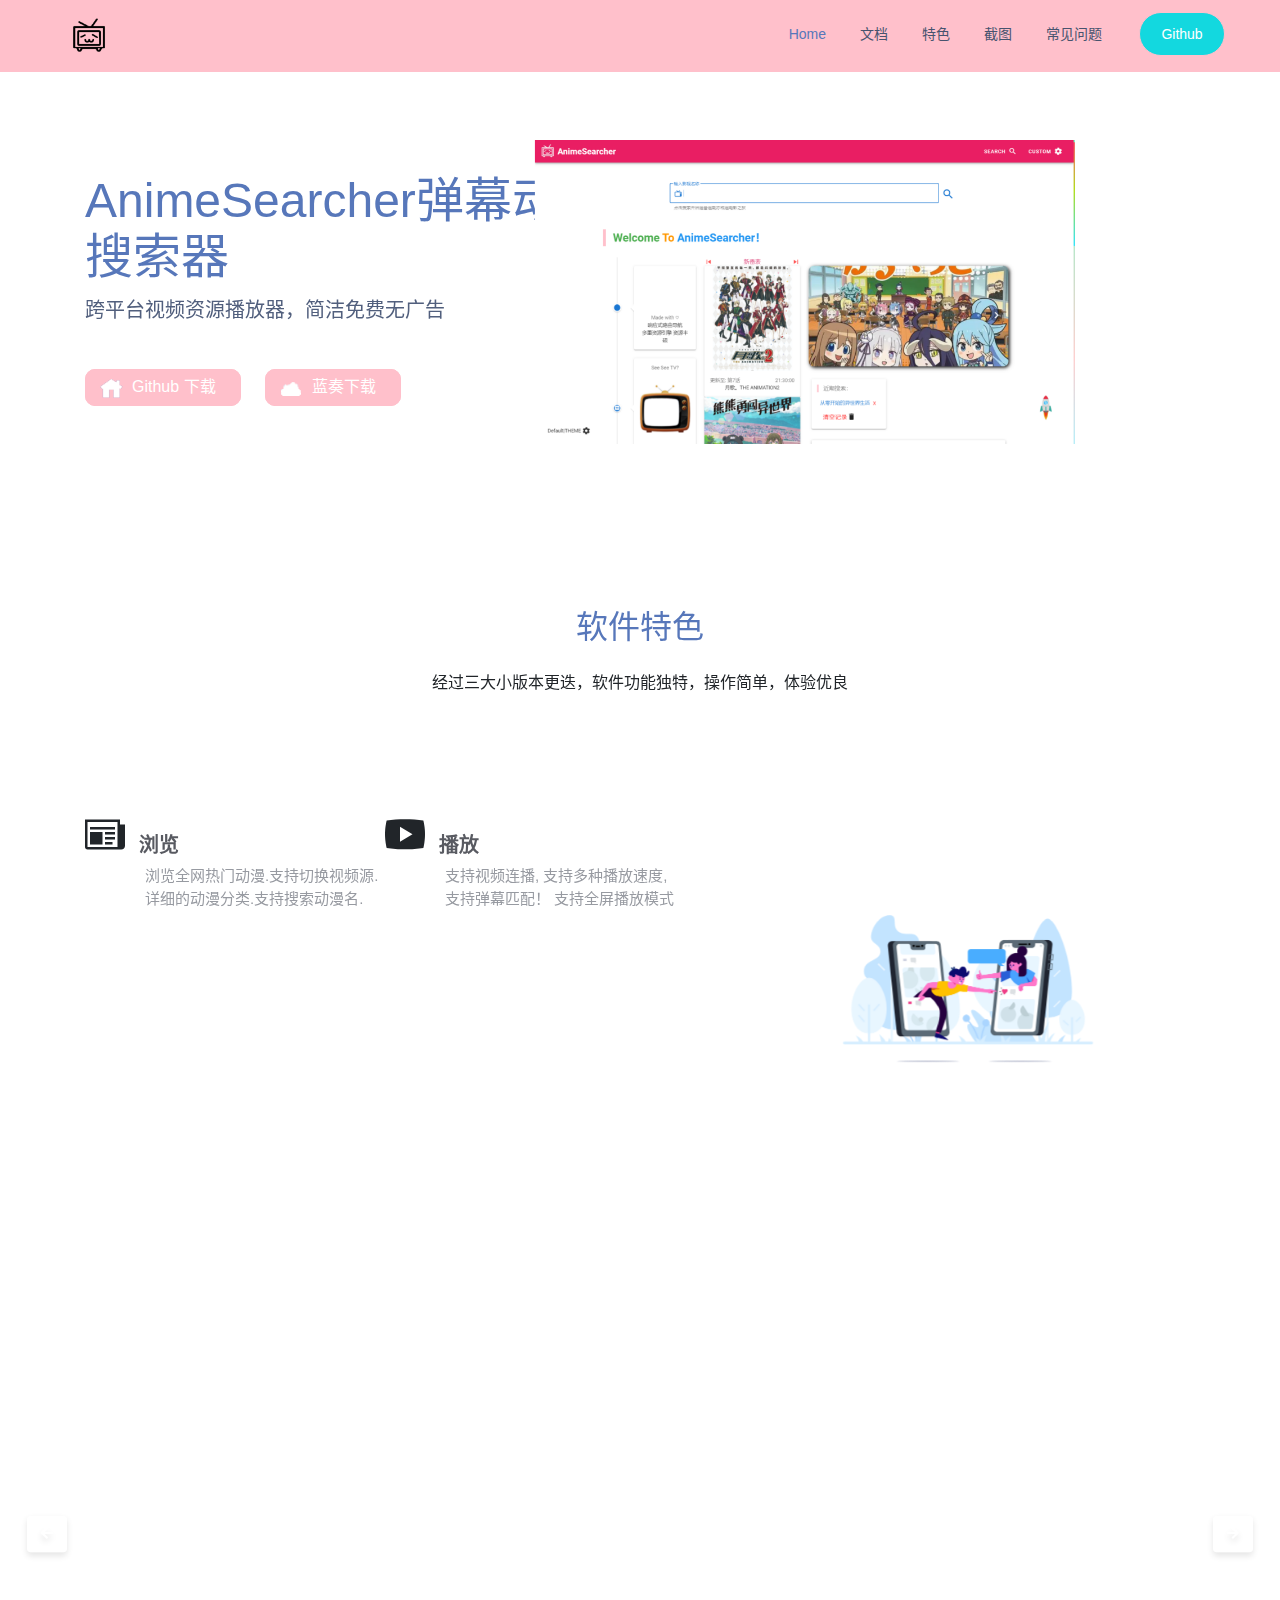
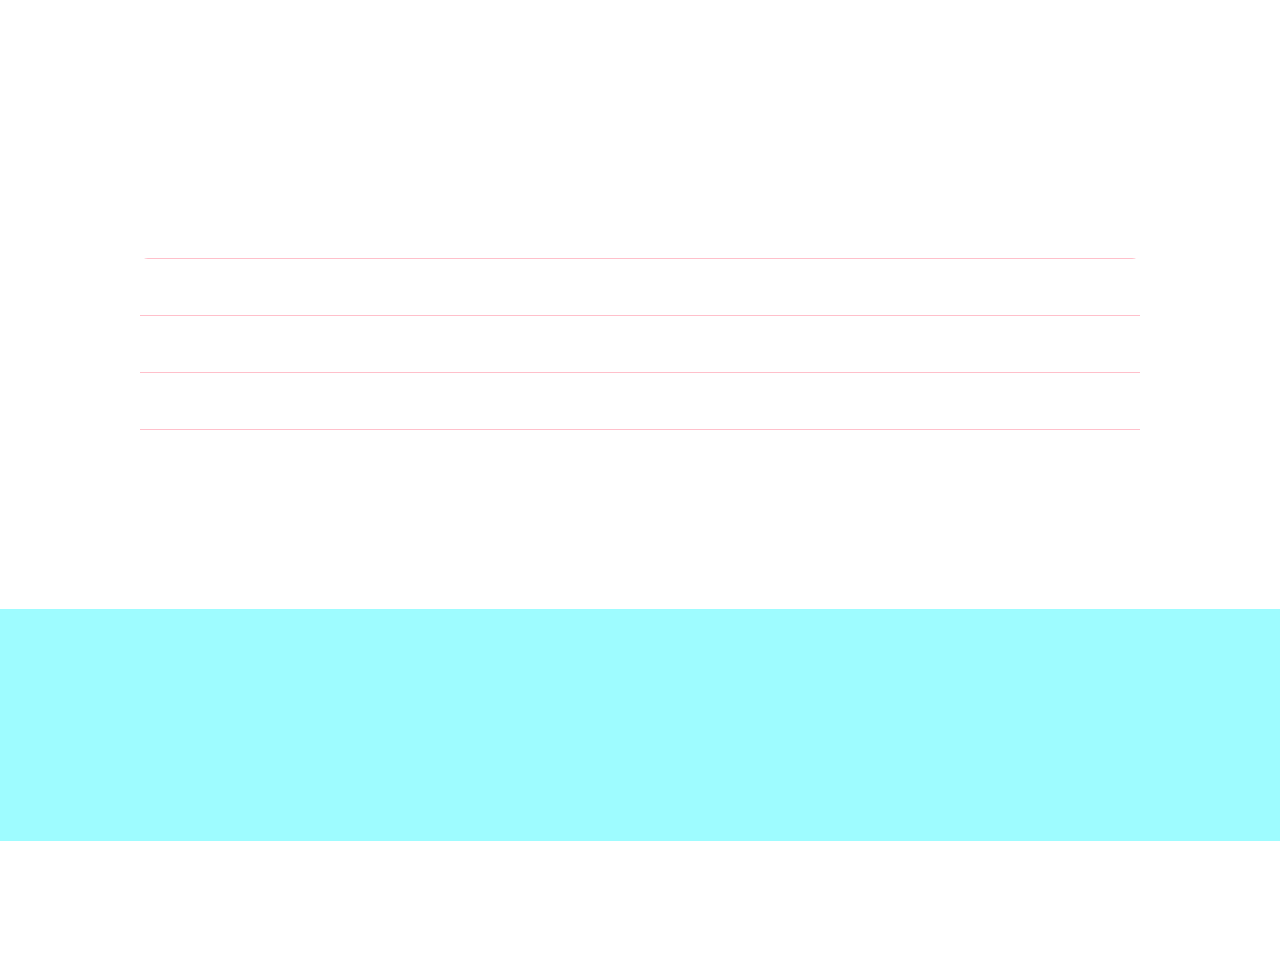
==== commit 5b8e38f6: "Update index.html" ====
--- a/index.html
+++ b/index.html
@@ -13,6 +13,7 @@
     <link rel="stylesheet" href="https://cdnjs.cloudflare.com/ajax/libs/font-awesome/5.12.1/css/all.min.css">
     <link rel="stylesheet" href="css/style1.css">
     <link rel="stylesheet" href="css/style2.css">
+    <link rel="stylesheet" href="css/iconfont.css">
 
     <style>
         @font-face {
@@ -137,7 +138,9 @@
 
                     </div>
                 </div>
-                <div class="box-2-5" data-scroll-reveal="bottom"></div>
+                <div class="box-2-5" data-scroll-reveal="bottom">
+                    <img src="image/聊天点赞.png" alt="">
+                </div>
             </div>
         </div>
     </div>
@@ -194,7 +197,7 @@
             </div>
             <div class="middle">
                 <div class="menu">
-                    <li class="item" id='profile'>
+                    <li class="item" id="profile">
                         <a href="#profile" class="btn" data-scroll-reveal="bottom"><i class="far fa-user"></i>个人</a>
                         <div class="smenu">
                             <a href="#">头像</a>
@@ -208,7 +211,6 @@
                         <div class="smenu">
                             <a href="#">新消息</a>
                             <a href="#">草稿箱</a>
-                            <a href="#">邮件</a>
                         </div>
                     </li>
 
@@ -246,17 +248,18 @@
                     <li>
                         <h4 data-scroll-reveal="bottom">友情链接</h4>
                         <p>
-                            <strong data-scroll-reveal="bottom">Home</strong><br>
-                            <strong data-scroll-reveal="bottom">AnimeSearcher——你值得拥有</strong><br>
+                            <strong data-scroll-reveal="bottom"><i class="iconfont">&#xe604;</i>Home</strong><br>
+                            <strong data-scroll-reveal="bottom"><i
+                                    class="iconfont">&#xe604;</i>AnimeSearcher——你值得拥有</strong><br>
                             <strong data-scroll-reveal="bottom">
-                                开发框架开源Anime-API</strong>
+                                <i class="iconfont">&#xe604;</i>开发框架开源Anime-API</strong>
                         </p>
 
                     </li>
                     <li>
                         <h4 data-scroll-reveal="bottom">赞助</h4>
-                        <p> <strong data-scroll-reveal="bottom">反馈</strong><br>
-                            <strong data-scroll-reveal="bottom">版本</strong>
+                        <p> <strong data-scroll-reveal="bottom"><i class="iconfont">&#xe604;</i>反馈</strong><br>
+                            <strong data-scroll-reveal="bottom"><i class="iconfont">&#xe604;</i>版本</strong>
                         </p>
 
 
--- a/index.css
+++ b/index.css
@@ -231,8 +231,12 @@
     height: 100%;
     width: 462.5px;
     float: left;
-    background-image: url(image/信.png);
-    background-position: 0px 100px;
+
+}
+.box-2-5 img {
+    width: 250px;
+    margin-top: 200px;
+    padding-left: 110px;
 }
 .box-2-6 {
     width: 100%;
@@ -412,27 +416,55 @@
     display: block;
     margin-top: -3px;
 }
-
-
-
-
-
-
-
-
-
-
-
-
-
-
-
-
-
-
-
-
-
-
-
-
+@font-face {
+    font-family:
+        'iconfont'
+    ;
+    src: url('iconfont.eot'
+        );
+    src: url('iconfont.eot?#iefix'
+        ) format('embedded-opentype'
+        ), url('iconfont.woff'
+        ) format('woff'
+        ), url('iconfont.ttf'
+        ) format('truetype'
+        ), url('iconfont.svg#iconfont'
+        ) format('svg'
+        );
+}
+
+.iconfont {
+    font-family:
+        "iconfont"
+         !important;
+    /* font-size: 34px;
+    font-style: normal;
+    -webkit-font-smoothing: antialiased;
+    -webkit-text-stroke-width: 0.2px;
+    -moz-osx-font-smoothing: grayscale;
+    display: block;
+    padding-top: 5px; */
+}
+
+
+
+
+
+
+
+
+
+
+
+
+
+
+
+
+
+
+
+
+
+
+
--- a/css/style2.css
+++ b/css/style2.css
@@ -36,7 +36,7 @@
 .smenu{
   background: #13D8DF;
   overflow: hidden;
-  transition: max-height 0.3s;
+  transition: max-height 0.5s;
   max-height: 0;
 }
 .smenu a{
@@ -55,7 +55,7 @@
   background:pink;
   left: 0;
   top: 0;
-  transition: 0.3s;
+  transition: 0.5s;
   opacity: 0;
 }
 .smenu a:hover:before{
--- a/css/iconfont.css
+++ b/css/iconfont.css
@@ -0,0 +1,25 @@
+@font-face {font-family: "iconfont";
+  src: url('iconfont.eot?t=1606897867852'); /* IE9 */
+  src: url('iconfont.eot?t=1606897867852#iefix') format('embedded-opentype'), /* IE6-IE8 */
+  url('[data-uri]') format('woff2'),
+  url('iconfont.woff?t=1606897867852') format('woff'),
+  url('iconfont.ttf?t=1606897867852') format('truetype'), /* chrome, firefox, opera, Safari, Android, iOS 4.2+ */
+  url('iconfont.svg?t=1606897867852#iconfont') format('svg'); /* iOS 4.1- */
+}
+
+.iconfont {
+  font-family: "iconfont" !important;
+  font-size: 16px;
+  font-style: normal;
+  -webkit-font-smoothing: antialiased;
+  -moz-osx-font-smoothing: grayscale;
+}
+
+.icon-arrow-right-copy-copy-copy:before {
+  content: "\e604";
+}
+
+.icon-ai-arrow-down:before {
+  content: "\e658";
+}
+
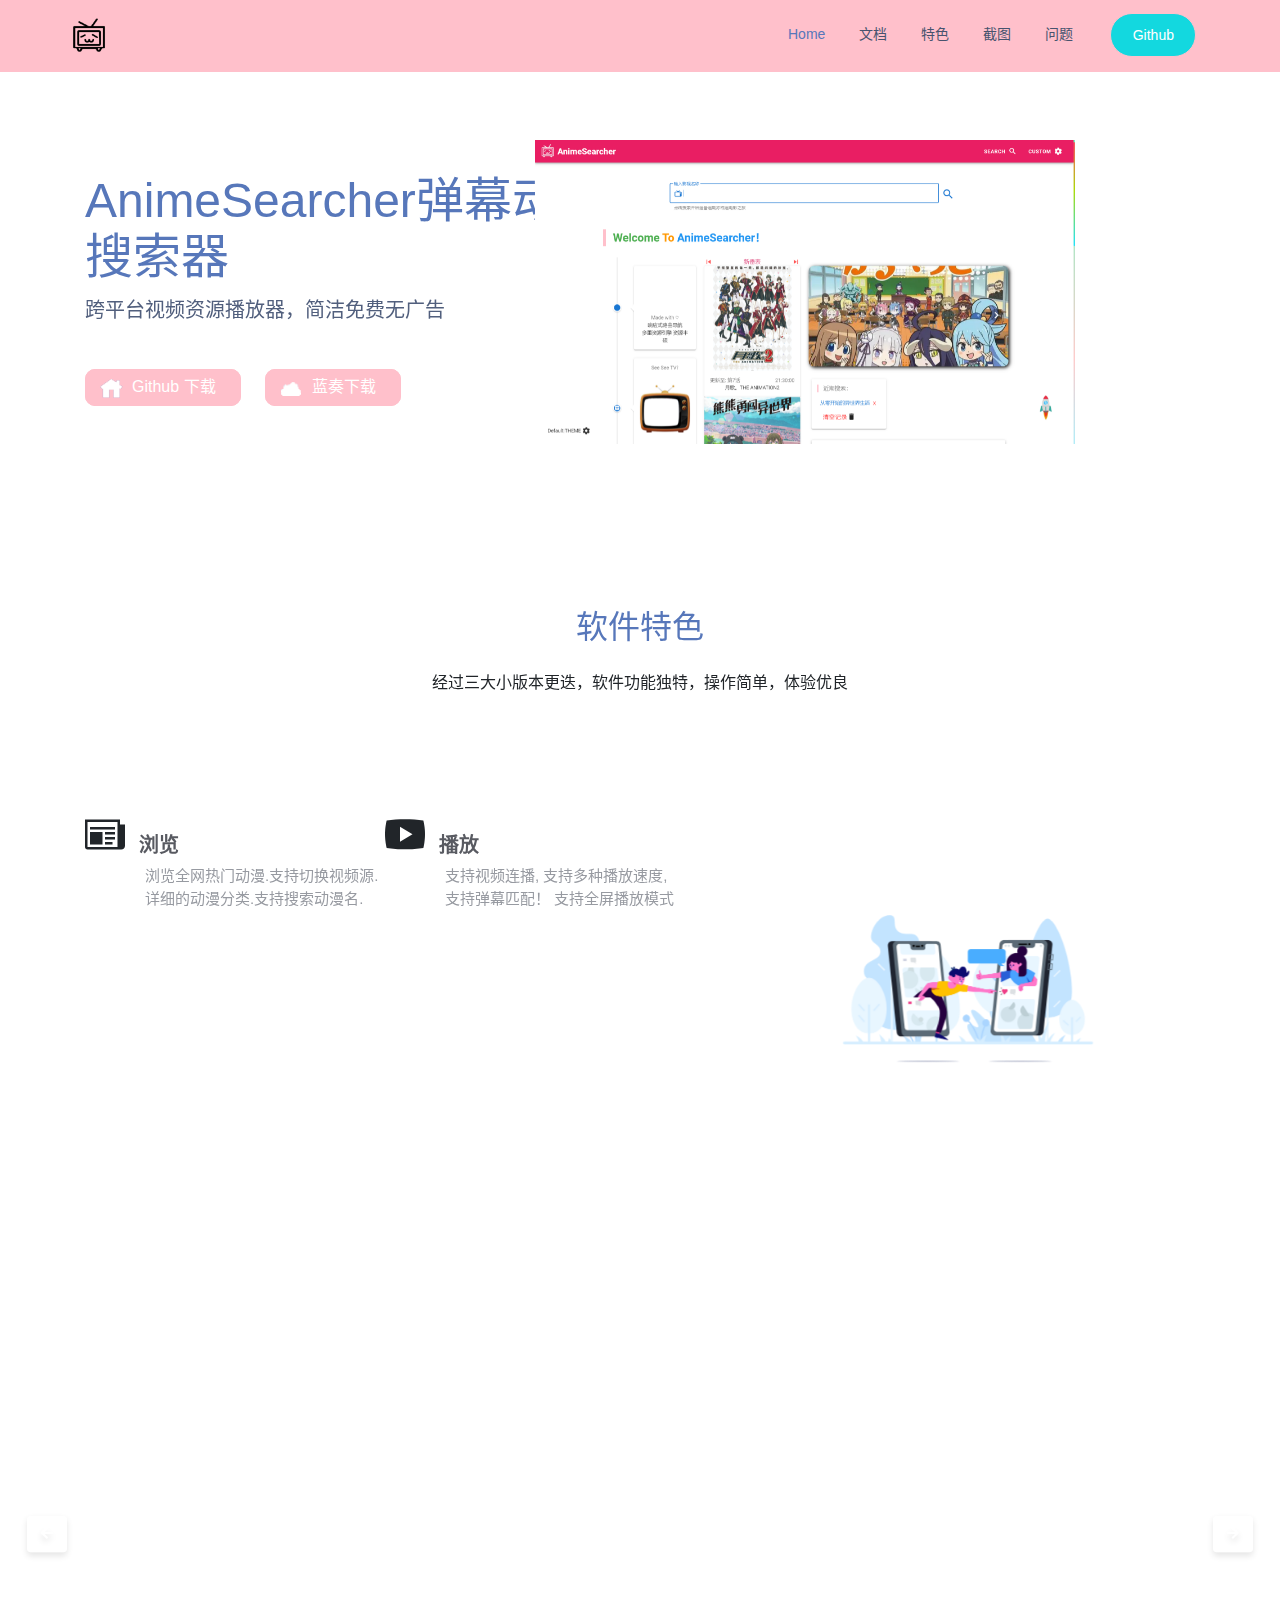
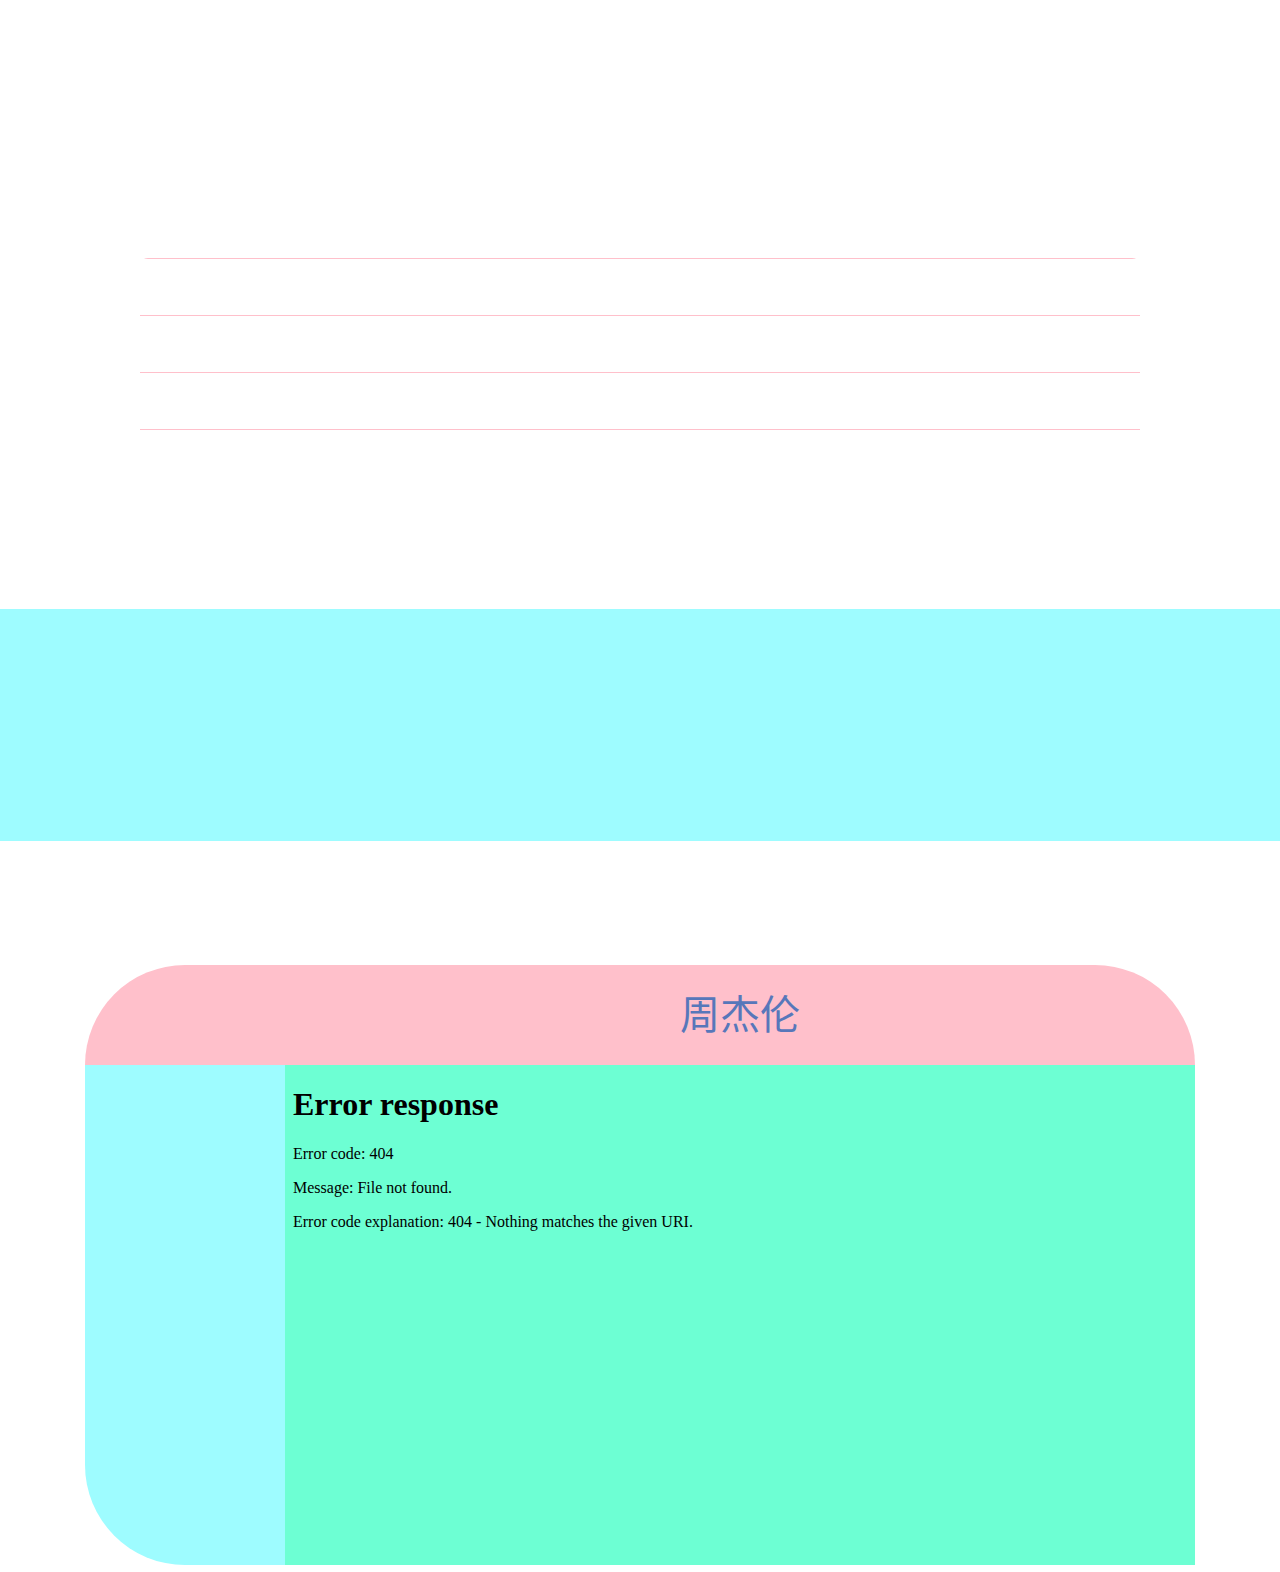
==== commit cf992617: "Update index.html" ====
--- a/index.html
+++ b/index.html
@@ -14,7 +14,6 @@
     <link rel="stylesheet" href="css/style1.css">
     <link rel="stylesheet" href="css/style2.css">
     <link rel="stylesheet" href="css/iconfont.css">
-
     <style>
         @font-face {
             font-family: 'icomoon';
@@ -27,6 +26,14 @@
             font-style: normal;
             font-display: block;
         }
+
+        .icon {
+            width: 1em;
+            height: 1em;
+            vertical-align: -0.15em;
+            fill: currentColor;
+            overflow: hidden;
+        }
     </style>
 </head>
 
@@ -41,12 +48,17 @@
             <!-- 右上角菜单了 -->
             <div class="menu1">
                 <ul>
+                    <li><a href="#" style="color: #5777ba">Home</a></li>
+                    <li><a href="#">文档</a></li>
+                    <li><a href="#">特色</a></li>
+                    <li><a href="#">截图</a></li>
+                    <li><a href="#">问题</a></li>
                     <li><a href="#" class="Github">Github</a></li>
-                    <li><a href="#">常见问题</a></li>
-                    <li><a href="#">截图</a></li>
-                    <li><a href="#">特色</a></li>
-                    <li><a href="#">文档</a></li>
-                    <li><a href="#" style="color: #5777ba">Home</a></li>
+
+
+
+
+
 
                 </ul>
             </div>
@@ -67,7 +79,7 @@
                             class="LanzouXiazai">蓝奏下载</a>
                     </div>
                     <div class="box6 fadeInUp animated">
-                        <img src="image/index.png" alt="index.png">
+                        <img src="image/index.png" alt="index.png" data-scroll-reveal="bottom">
                     </div>
 
                 </div>
@@ -193,11 +205,11 @@
     <div class="problemfarther">
         <div class="problem">
             <div class="Wenti">
-                <h2 data-scroll-reveal="bottom">主菜单栏</h2>
+                <h2 data-scroll-reveal="bottom" id="profile">主菜单栏</h2>
             </div>
             <div class="middle">
                 <div class="menu">
-                    <li class="item" id="profile">
+                    <li class="item">
                         <a href="#profile" class="btn" data-scroll-reveal="bottom"><i class="far fa-user"></i>个人</a>
                         <div class="smenu">
                             <a href="#">头像</a>
@@ -223,7 +235,7 @@
                     </li>
 
                     <li class="item">
-                        <a class="btn" href="#" data-scroll-reveal="bottom"><i class="fas fa-sign-out-alt"></i>注销</a>
+                        <a class="btn" href="#" data-scroll-reveal="bottom"><i class="fas fa-sign-out-alt"></i>返回顶部</a>
                     </li>
                 </div>
             </div>
@@ -268,11 +280,93 @@
             </div>
         </div>
     </div>
-
-
-
-
-
+    <!-- 导论作业框架 -->
+    <div class="zhou">
+        <div class="zhou-1">
+            <div class="zhou-2">
+                <div class="Touxiang">
+
+                </div>
+                <div class="title">
+                    <h4 data-scroll-reveal="bottom"><svg class="icon" aria-hidden="true">
+                            <use xlink:href="#icon-zhuanji-
+
+                        "></use>
+                        </svg></h4>
+                    <h2>周杰伦</h2>
+                    <h4 data-scroll-reveal="bottom">
+                        <svg class="icon" aria-hidden="true">
+                            <use xlink:href="#icon-yinle1
+                            "></use>
+                        </svg>
+                    </h4>
+                </div>
+            </div>
+            <div class="zhou-3">
+                <div class="zhou-4">
+                    <div class="Bofang">
+                        <ul>
+                            <li data-scroll-reveal="bottom">
+
+                                <a href="杰伦mvHTML/晴天.html" target="ff"> <svg class="icon" aria-hidden="true">
+                                        <use xlink:href="#icon-bofang2"></use>
+                                    </svg></a>
+
+                                <h3>晴天</h3>
+                            </li>
+                            <li data-scroll-reveal="bottom">
+                                <a href="杰伦mvHTML/稻香.html" target="ff"><svg class="icon" aria-hidden="true">
+                                        <use xlink:href="#icon-bofang2"></use>
+                                    </svg></a>
+
+                                <h3>稻香</h3>
+                            </li>
+                            <li data-scroll-reveal="bottom">
+                                <a href="杰伦mvHTML/夜曲.html" target="ff">
+                                    <svg class="icon" aria-hidden="true">
+                                        <use xlink:href="#icon-bofang2"></use>
+                                    </svg>
+                                </a>
+
+                                <h3>夜曲</h3>
+                            </li>
+                            <li data-scroll-reveal="bottom">
+                                <a href="杰伦mvHTML/等你下课.html" target="ff">
+                                    <svg class="icon" aria-hidden="true">
+                                        <use xlink:href="#icon-bofang2"></use>
+                                    </svg>
+                                </a>
+
+                                <h3>等你下课</h3>
+                            </li>
+                            <li data-scroll-reveal="bottom">
+                                <a href="杰伦mvHTML/说好不哭.html" target="ff">
+                                    <svg class="icon" aria-hidden="true">
+                                        <use xlink:href="#icon-bofang2"></use>
+                                    </svg>
+                                </a>
+
+                                <h3>说好不哭</h3>
+                            </li>
+                            <li data-scroll-reveal="bottom">
+                                <a href="杰伦mvHTML/以父之名.html" target="ff">
+                                    <svg class="icon" aria-hidden="true">
+                                        <use xlink:href="#icon-bofang2"></use>
+                                    </svg>
+                                </a>
+
+                                <h3>以父之名</h3>
+                            </li>
+                        </ul>
+                    </div>
+                </div>
+                <div class="zhou-5">
+                    <iframe src="zhou.html" frameborder="0" name="ff" width="910px" height="500px"
+                        margin-width="0px"></iframe>
+                </div>
+            </div>
+        </div>
+    </div>
     <script>
         new Glide(".images", {
             type: 'carousel',
@@ -295,6 +389,7 @@
             window.scrollReveal = new scrollReveal({ reset: true, move: '50px' });
         })();
     </script>
+    <script src="js/iconfont.js"></script>
 </body>
 
 </html>--- a/index.css
+++ b/index.css
@@ -15,6 +15,9 @@
     color: #212529;
     text-align: left;
     background-color: #fff;
+    display: flex;
+    justify-content: center;
+    flex-wrap: wrap;
 }
 #header {
     width: 100%;
@@ -63,25 +66,35 @@
 }
 .menu1 ul {
     height: 100%;
+    display: flex;
 }
 .menu1 li {
     list-style: none;
     float: right;
     height: 100%;
+    display: flex;
+    flex-direction: column;
+    justify-content: center;
 }
 .menu1 li a {
     text-decoration: none;
     display: block;
     height: 100%;
     padding: 0 17px;
-    margin-top: 9px;
+    margin: 9px 0px;
     font-size: 14px;
     color: #47536e;
+    transition: all 0.5s;
     
+}
+.menu1 li a:hover {
+    background-color: #7fd3d6;
+    border:5px solid #7fd3d6;
+        border-radius: 25px;
 }
 .menu1 li .Github {
     border: 1px solid pink;
-    margin-top: -3px;
+    margin-top: 6px;
     line-height: 42px;
     background-color:#13d8df;
     border-radius: 25px;
@@ -89,11 +102,10 @@
     width: 50px;
     margin-left: 20px;
     text-align: center;
-
-}
-.menu1 li a:hover {
-    color: #5777ba;
-}
+    transition: all 0.5s;
+
+}
+
 .box1 {
     height: 303px;
     width: 100%;
@@ -432,7 +444,6 @@
         ) format('svg'
         );
 }
-
 .iconfont {
     font-family:
         "iconfont"
@@ -445,26 +456,143 @@
     display: block;
     padding-top: 5px; */
 }
-
-
-
-
-
-
-
-
-
-
-
-
-
-
-
-
-
-
-
-
-
-
-
+.zhou {
+    width: 100%;
+    height: 600px;
+    display: flex;
+    justify-content: center;
+}
+.zhou-1
+{
+    width: 1110px;
+    height: 600px;
+    display: flex;
+    flex-wrap: wrap;
+    border:1px #ffffff solid;
+    border-radius: 100px;
+
+}
+.zhou-2 {
+    width: 1110px;
+    height: 100px;
+    border-top-left-radius: 100px;
+    border-top-right-radius: 100px;
+    background-color: pink;
+    display: flex;
+   
+}
+.zhou-3 {
+    width: 1110px;
+    height: 500px;
+    border-bottom-left-radius: 100px;
+    border-bottom-right-radius: 100px;
+    background-color:#9efcff;
+    display: flex;
+}
+.zhou-4 {
+    width: 200px;
+    height: 100%;
+    display: flex;
+    flex-direction: column;
+    justify-content: center;
+}
+.zhou-4 .Bofang {
+    height: 400px;
+    width: 200px;
+}
+.zhou-4 .Bofang ul {
+    display: flex;
+    height: 400px;
+    width: 200px;
+    flex-direction: column;
+}
+
+
+.zhou-4 .Bofang ul li {
+    flex:1;
+    /* height: 66.6px;
+    width: 100%; */
+    list-style: none;
+    display: flex;
+    justify-content: center;
+    align-items: center;
+
+    
+    
+}
+.zhou-4 .Bofang ul li:hover {
+    background-color: rgb(87, 235, 255);
+    
+}
+.zhou-4 .Bofang ul li h3 {
+    font-size: 24px;
+    font-weight: 400;
+    color: #4f7396
+    
+}
+
+.zhou-4 .Bofang ul li svg {
+    font-size: 30px;
+    transition: all 0.5s;
+}
+.zhou-4 .Bofang ul li svg:hover {
+    font-size: 50px;
+}
+.zhou-5 {
+    width: 910px;
+    height: 100%;
+    background-color: rgb(109, 255, 211);
+}
+.zhou-2 .Touxiang {
+
+    width: 200px;
+    height: 100%;
+
+
+}
+.zhou-2 .title {
+    width: 910px;
+    height: 100%;
+    display: flex;
+    justify-content: space-around;
+    align-items: center;
+
+}
+.zhou-2 .title h2 {
+    color:#5777BA;
+    font-weight: 400;
+    font-size: 40px;
+}
+.zhou-2 .title h4 svg {
+    transition: all 0.5s;
+    font-size: 50px;
+}
+.zhou-2 .title h4 svg:hover {
+    font-size: 65px;
+}
+
+
+
+
+
+
+
+
+
+
+
+
+
+
+
+
+
+
+
+
+
+
+
+
+
+
--- a/css/iconfont.css
+++ b/css/iconfont.css
@@ -1,10 +1,10 @@
 @font-face {font-family: "iconfont";
-  src: url('iconfont.eot?t=1606897867852'); /* IE9 */
-  src: url('iconfont.eot?t=1606897867852#iefix') format('embedded-opentype'), /* IE6-IE8 */
-  url('[data-uri]') format('woff2'),
-  url('iconfont.woff?t=1606897867852') format('woff'),
-  url('iconfont.ttf?t=1606897867852') format('truetype'), /* chrome, firefox, opera, Safari, Android, iOS 4.2+ */
-  url('iconfont.svg?t=1606897867852#iconfont') format('svg'); /* iOS 4.1- */
+  src: url('iconfont.eot?t=1606961629849'); /* IE9 */
+  src: url('iconfont.eot?t=1606961629849#iefix') format('embedded-opentype'), /* IE6-IE8 */
+  url('[data-uri]') format('woff2'),
+  url('iconfont.woff?t=1606961629849') format('woff'),
+  url('iconfont.ttf?t=1606961629849') format('truetype'), /* chrome, firefox, opera, Safari, Android, iOS 4.2+ */
+  url('iconfont.svg?t=1606961629849#iconfont') format('svg'); /* iOS 4.1- */
 }
 
 .iconfont {
@@ -15,6 +15,54 @@
   -moz-osx-font-smoothing: grayscale;
 }
 
+.icon-bofang:before {
+  content: "\e62a";
+}
+
+.icon-weibiaoti--:before {
+  content: "\e610";
+}
+
+.icon-bofang1:before {
+  content: "\e643";
+}
+
+.icon-bofang2:before {
+  content: "\e628";
+}
+
+.icon-bofang3:before {
+  content: "\e68f";
+}
+
+.icon-bofang4:before {
+  content: "\e60c";
+}
+
+.icon-yinle:before {
+  content: "\e60f";
+}
+
+.icon-zhuanji-:before {
+  content: "\e60b";
+}
+
+.icon-zhuanji:before {
+  content: "\e616";
+}
+
+.icon-zhuanjizhangdan:before {
+  content: "\e62d";
+}
+
+.icon-yinle1:before {
+  content: "\e69a";
+}
+
+.icon-changge:before {
+  content: "\e6bb";
+}
+
 .icon-arrow-right-copy-copy-copy:before {
   content: "\e604";
 }
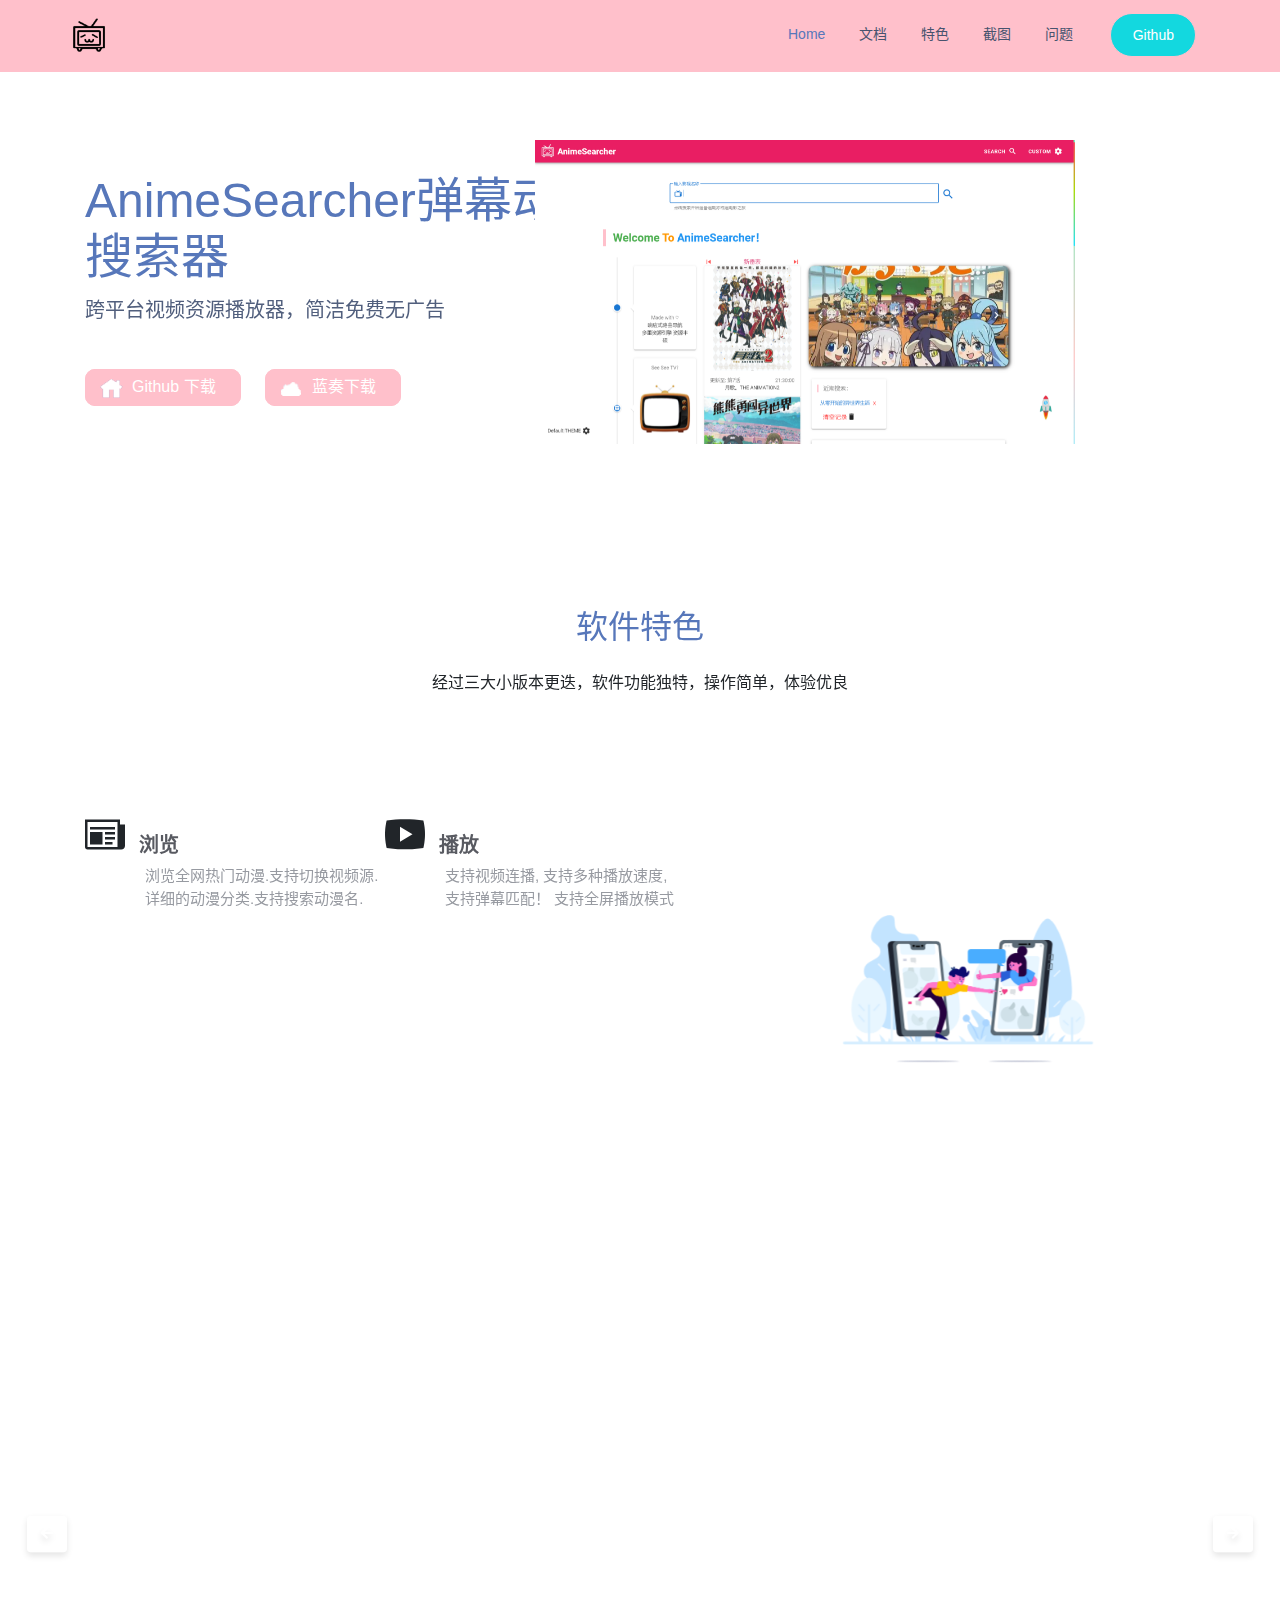
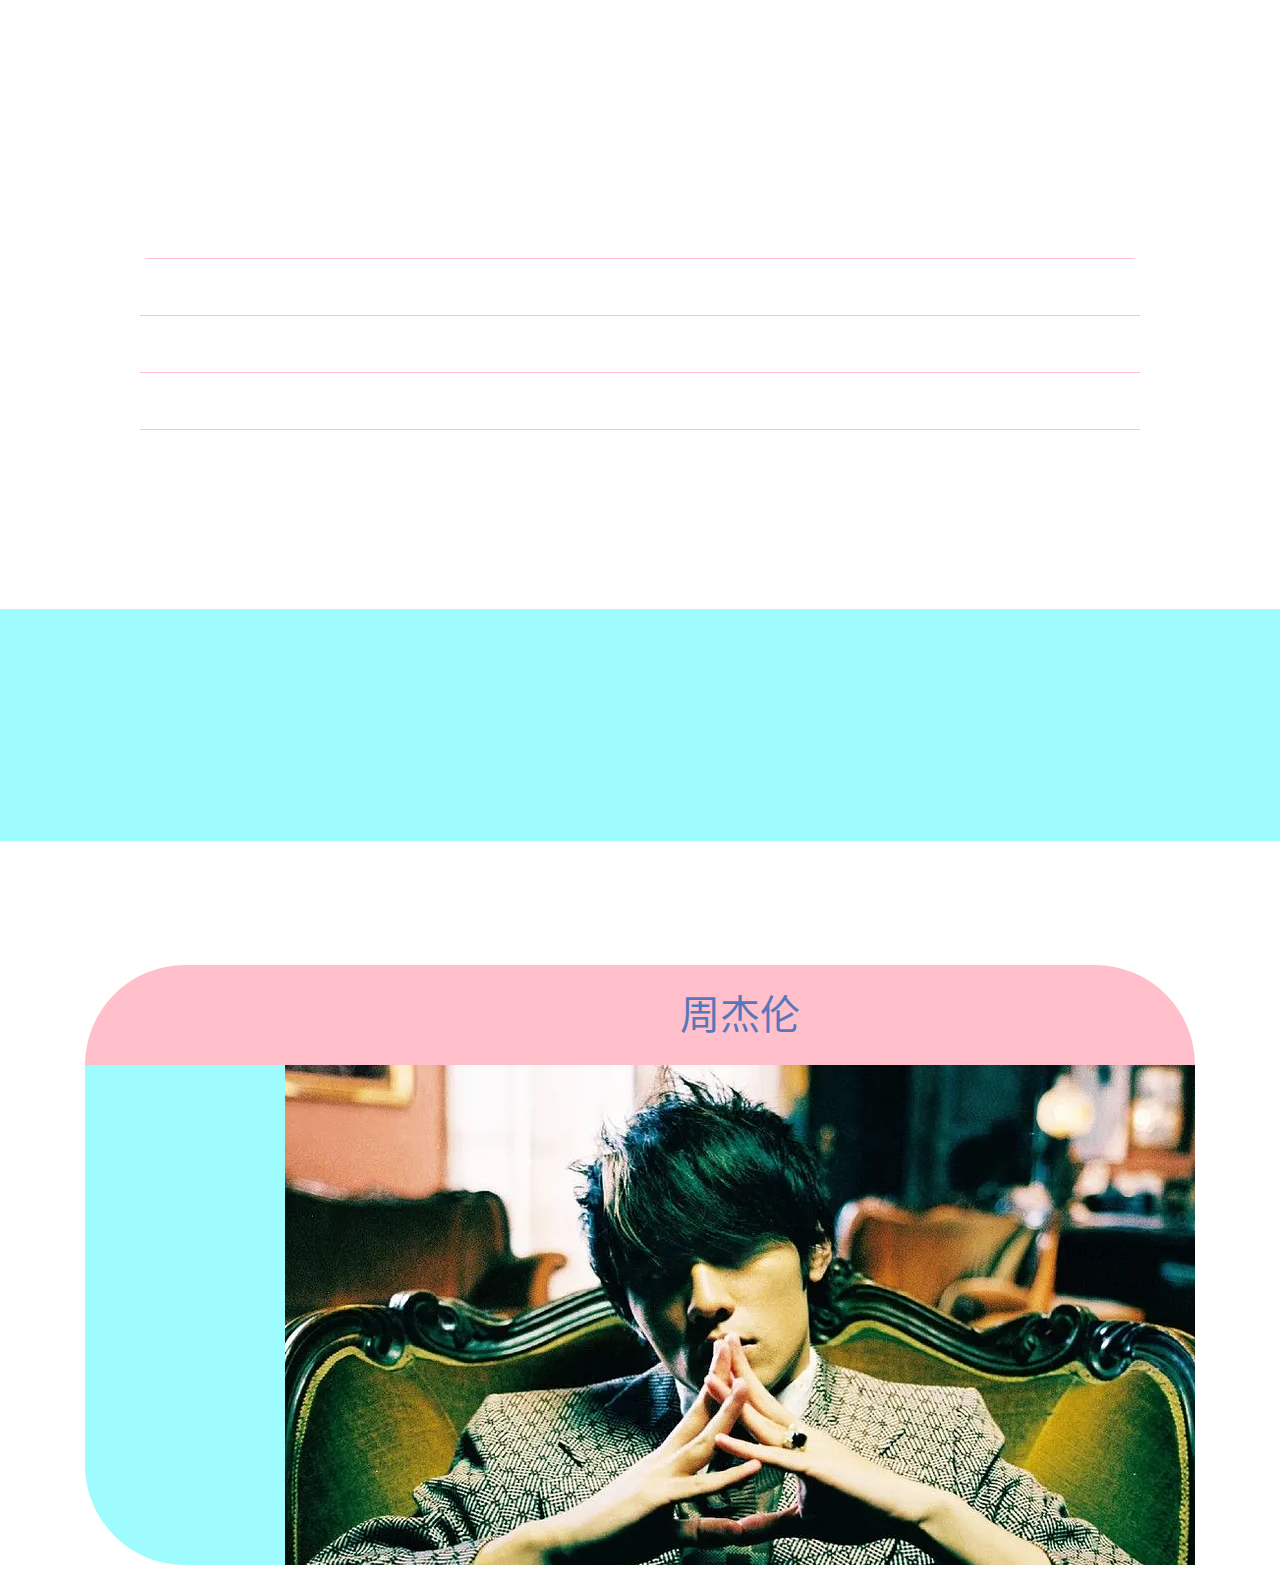
==== commit d88f9320: "Update index.html" ====
--- a/index.html
+++ b/index.html
@@ -273,8 +273,6 @@
                         <p> <strong data-scroll-reveal="bottom"><i class="iconfont">&#xe604;</i>反馈</strong><br>
                             <strong data-scroll-reveal="bottom"><i class="iconfont">&#xe604;</i>版本</strong>
                         </p>
-
-
                     </li>
                 </ul>
             </div>
--- a/index.css
+++ b/index.css
@@ -111,10 +111,8 @@
     width: 100%;
     padding-top: 140px;
     padding-bottom: 100px;
-    display: flex;
-    justify-content: center;
-
-
+    display:flex;
+    justify-content: center;
 }
 
 .box3 {
